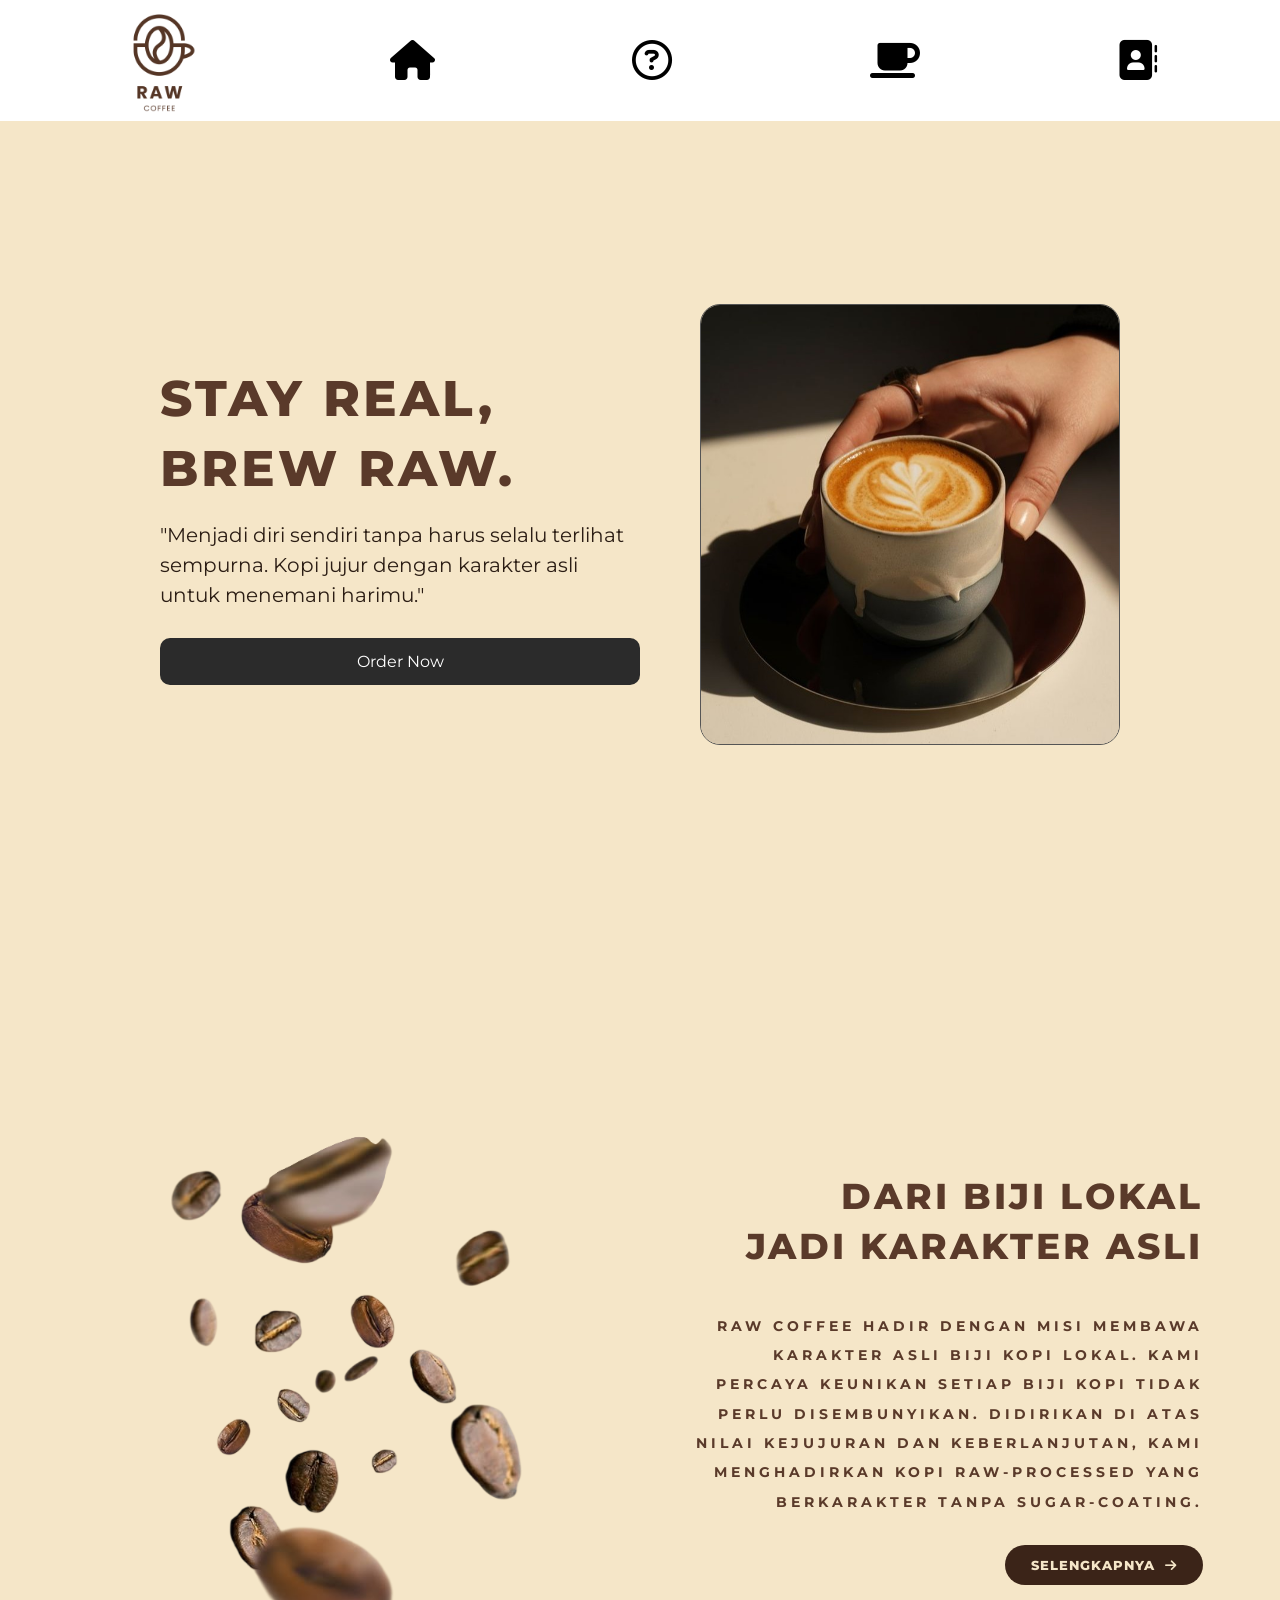
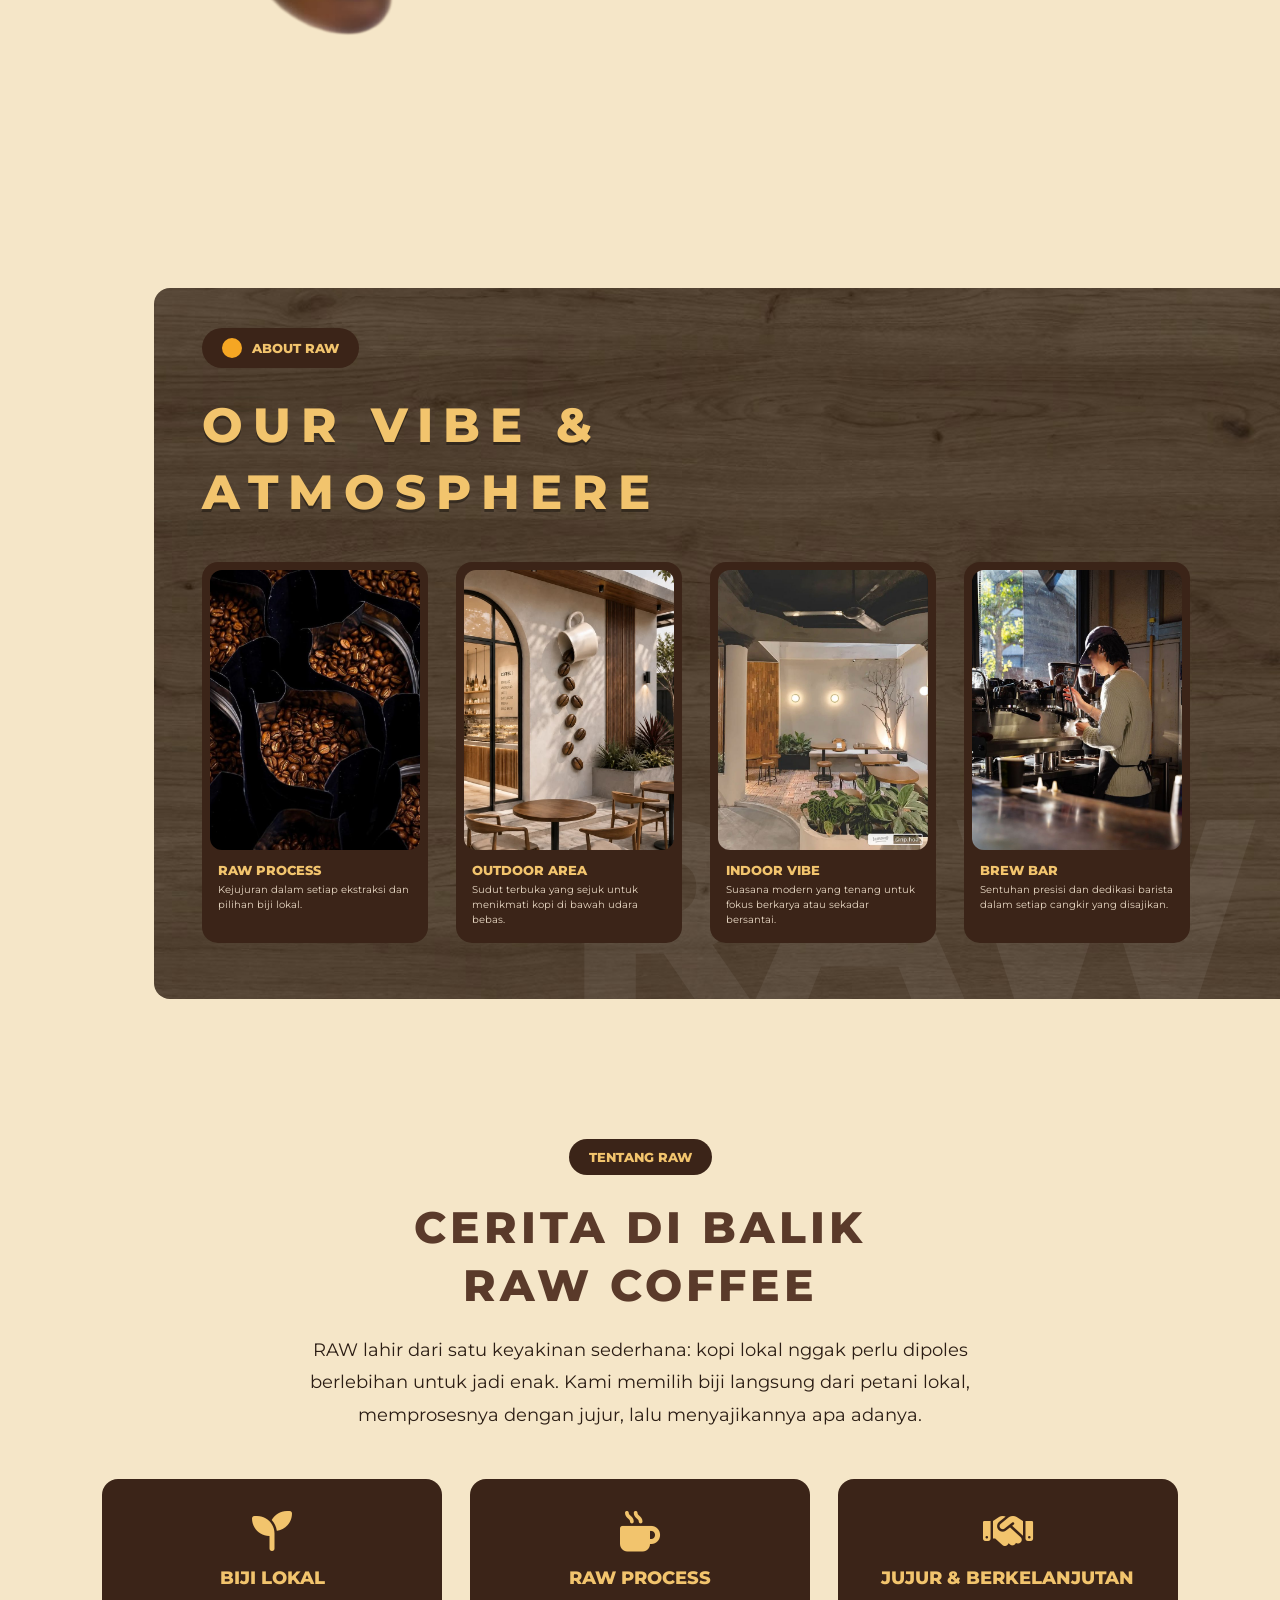
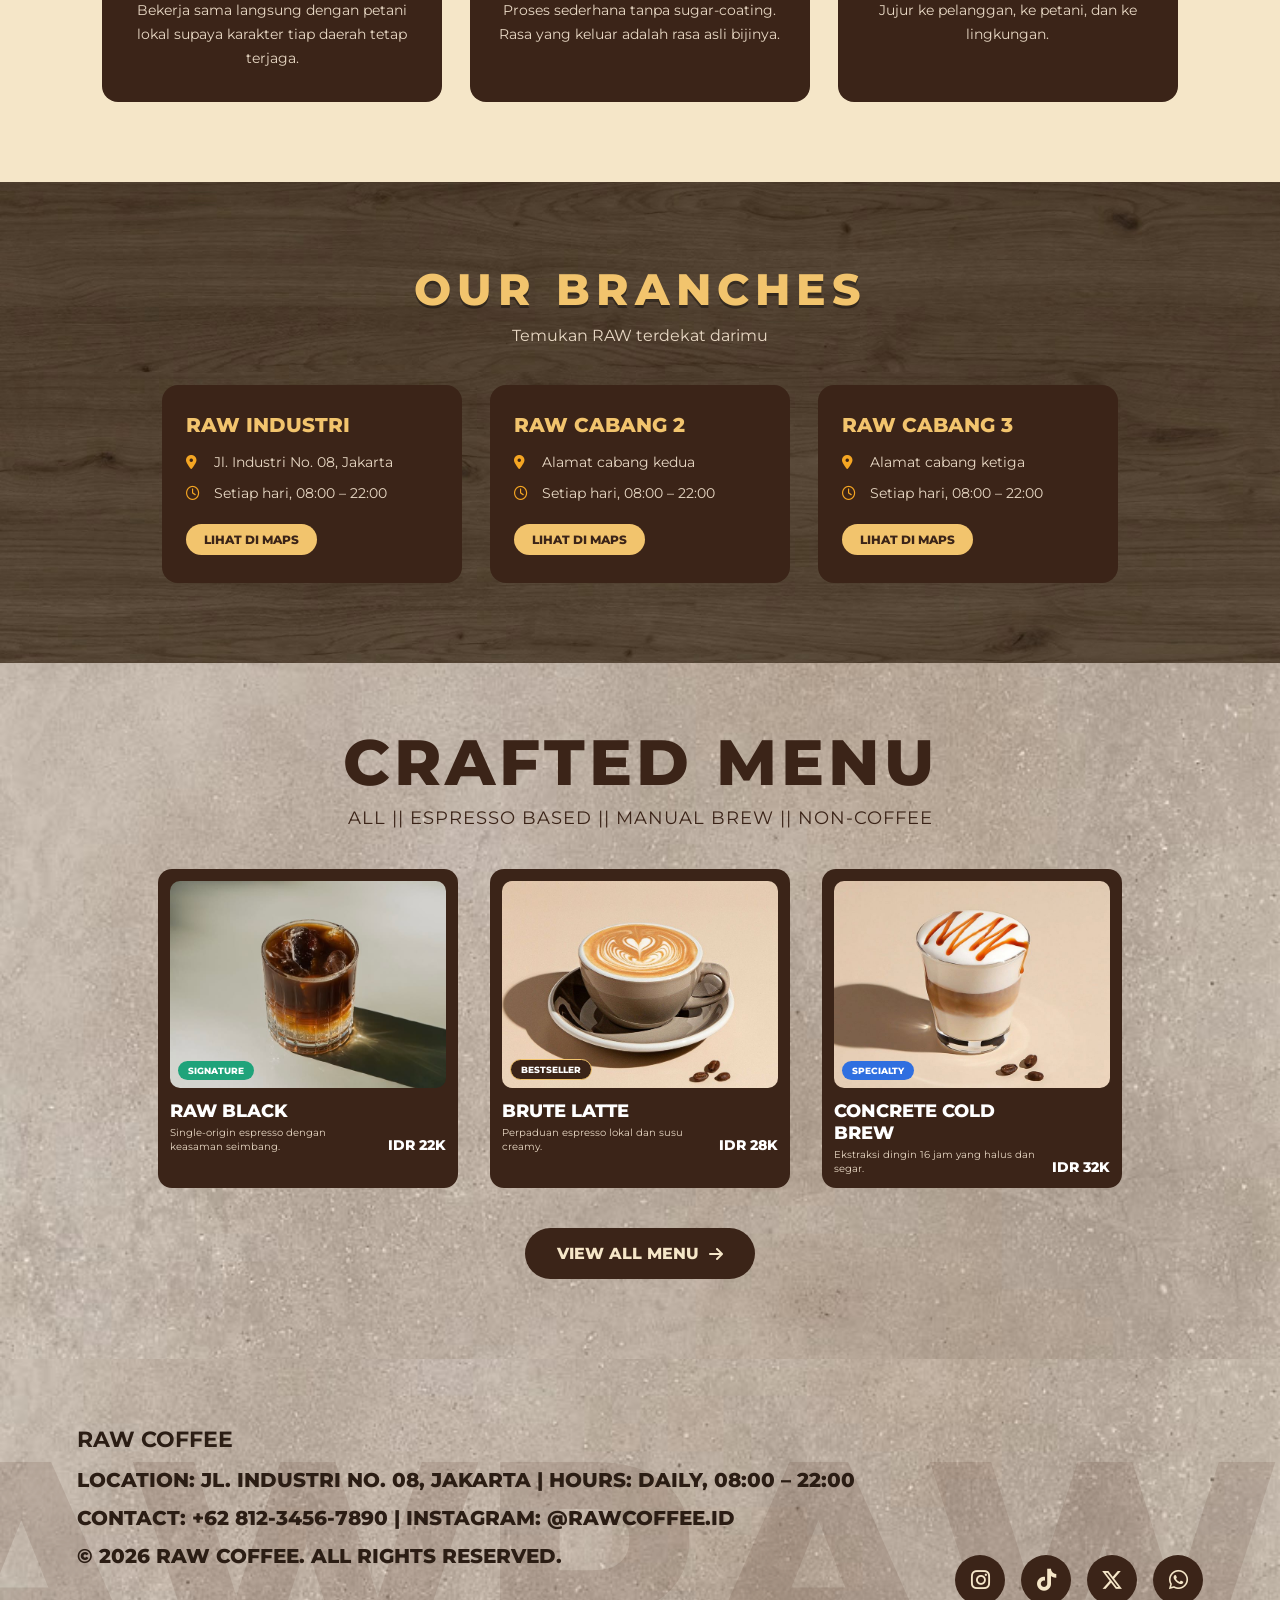
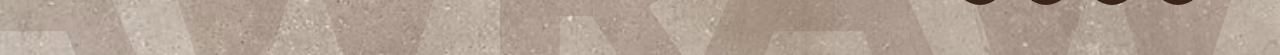
==== kedaikopi.html @ ed7f0fcb "benerin tag link css yang kurang tanda penutup" ====
<!DOCTYPE html>
<html lang="en">
<head>
    <meta charset="UTF-8">
    <meta name="viewport" content="width=device-width, initial-scale=1.0">
    <title>Raw Coffee</title>
    <link href="https://fonts.googleapis.com/css2?family=Montserrat:wght@500;800&display=swap" rel="stylesheet">
    <link href="https://cdnjs.cloudflare.com/ajax/libs/font-awesome/6.5.1/css/all.min.css" rel="stylesheet">
    <link rel="stylesheet" href="copi.css">
</head>
<body>
    <header class="navbar">
        <a href="#beranda" class="logo"><img src="COFFEE (43).png" alt="Logo RAW Coffee"></a>
        <a href="#beranda" aria-label="Beranda"><i class="fa-solid fa-house"></i></a>
        <a href="#tentang" aria-label="Tentang"><i class="fa-regular fa-circle-question"></i></a>
        <a href="#menu" aria-label="Menu"><i class="fa-solid fa-mug-saucer"></i></a>
        <a href="#kontak" aria-label="Kontak"><i class="fa-solid fa-address-book"></i></a>
    </header>

    <main class="hero" id="beranda">
        <div class="hero-text">
            <h1>STAY REAL, <br>BREW RAW.</h1>
            <p>"Menjadi diri sendiri tanpa harus selalu terlihat sempurna. Kopi jujur dengan karakter asli untuk menemani harimu."</p>
            <a href="#menu" class="btn">Order Now</a>
        </div>
        <img class="hero-img" src="pegangkopi.jpeg" alt="Secangkir latte art dipegang sebuah tangan">
    </main>
<section class="tentang" id="tentang">
    <div class="tentang-img">
        <img src="bijikopi.png" alt="Biji Kopi">
    </div>
    <div class="tentang-text">
        <h2>DARI BIJI LOKAL <br>JADI KARAKTER ASLI</h2>
        <p>RAW COFFEE hadir dengan misi membawa karakter asli biji kopi lokal. Kami percaya keunikan setiap biji kopi tidak perlu disembunyikan. Didirikan di atas nilai kejujuran dan keberlanjutan, kami menghadirkan kopi raw-processed yang berkarakter tanpa sugar-coating.    </p>
        <a href="#cerita" class="more-btn">Selengkapnya <i class="fa-solid fa-arrow-right"></i></a>
        </div>
</section>
<section class="vibe" id="suasana">
    <div class="vibe-panel">
        <span class="vibe-badge"><i class="dot"></i> About Raw</span>
        <h2>Our Vibe &amp;<br>Atmosphere</h2>

        <div class="vibe-cards">
            <article class="vibe-card">
                <img src="rawprocess.jpeg" alt="Biji kopi mentah">
                <h3>Raw Process</h3>
                <p>Kejujuran dalam setiap ekstraksi dan pilihan biji lokal.</p>
            </article>

            <article class="vibe-card">
                <img src="outdoorarea.jpeg" alt="Area outdoor kafe">
                <h3>Outdoor Area</h3>
                <p>Sudut terbuka yang sejuk untuk menikmati kopi di bawah udara bebas.</p>
            </article>

            <article class="vibe-card">
                <img src="indoorvibe.jpeg" alt="Suasana indoor kafe">
                <h3>Indoor Vibe</h3>
                <p>Suasana modern yang tenang untuk fokus berkarya atau sekadar bersantai.</p>
            </article>

            <article class="vibe-card">
                <img src="brewbar.jpeg" alt="Barista di brew bar">
                <h3>Brew Bar</h3>
                <p>Sentuhan presisi dan dedikasi barista dalam setiap cangkir yang disajikan.</p>
            </article>
        </div>
    </div>
</section>
<section class="cerita" id="cerita">
    <span class="cerita-badge">Tentang Raw</span>
    <h2>Cerita di Balik<br>RAW Coffee</h2>
    <p class="cerita-lead">
        RAW lahir dari satu keyakinan sederhana: kopi lokal nggak perlu dipoles berlebihan untuk jadi enak.
        Kami memilih biji langsung dari petani lokal, memprosesnya dengan jujur, lalu menyajikannya apa adanya.
    </p>

    <div class="cerita-grid">
        <article class="cerita-item">
            <i class="fa-solid fa-seedling"></i>
            <h3>Biji Lokal</h3>
            <p>Bekerja sama langsung dengan petani lokal supaya karakter tiap daerah tetap terjaga.</p>
        </article>
        <article class="cerita-item">
            <i class="fa-solid fa-mug-hot"></i>
            <h3>Raw Process</h3>
            <p>Proses sederhana tanpa sugar-coating. Rasa yang keluar adalah rasa asli bijinya.</p>
        </article>
        <article class="cerita-item">
            <i class="fa-solid fa-handshake"></i>
            <h3>Jujur &amp; Berkelanjutan</h3>
            <p>Jujur ke pelanggan, ke petani, dan ke lingkungan.</p>
        </article>
    </div>
</section>

<section class="cabang" id="cabang">
    <h2>Our Branches</h2>
    <p class="cabang-sub">Temukan RAW terdekat darimu</p>

    <div class="cabang-list">
        <article class="cabang-card">
            <h3>RAW Industri</h3>
            <p><i class="fa-solid fa-location-dot"></i> Jl. Industri No. 08, Jakarta</p>
            <p><i class="fa-regular fa-clock"></i> Setiap hari, 08:00 – 22:00</p>
            <a href="#" target="_blank">Lihat di Maps</a>
        </article>

        <article class="cabang-card">
            <h3>RAW Cabang 2</h3>
            <p><i class="fa-solid fa-location-dot"></i> Alamat cabang kedua</p>
            <p><i class="fa-regular fa-clock"></i> Setiap hari, 08:00 – 22:00</p>
            <a href="#" target="_blank">Lihat di Maps</a>
        </article>

        <article class="cabang-card">
            <h3>RAW Cabang 3</h3>
            <p><i class="fa-solid fa-location-dot"></i> Alamat cabang ketiga</p>
            <p><i class="fa-regular fa-clock"></i> Setiap hari, 08:00 – 22:00</p>
            <a href="#" target="_blank">Lihat di Maps</a>
        </article>
    </div>
</section>
<section class="menu" id="menu">
    <h2 class="menu-title">Crafted Menu</h2>
    <p class="menu-sub">All || Espresso Based || Manual Brew || Non-Coffee</p>

    <div class="menu-cards">
        <article class="menu-card">
            <div class="menu-img">
                <img src="rawblack.jpeg" alt="Raw Black">
                <span class="tag tag-signature">Signature</span>
            </div>
            <div class="menu-info">
                <div>
                    <h3>Raw Black</h3>
                    <p>Single-origin espresso dengan keasaman seimbang.</p>
                </div>
                <span class="price">IDR 22K</span>
            </div>
        </article>

        <article class="menu-card">
            <div class="menu-img">
                <img src="brutelatte.jpeg" alt="Brute Latte">
                <span class="tag tag-bestseller">Bestseller</span>
            </div>
            <div class="menu-info">
                <div>
                    <h3>Brute Latte</h3>
                    <p>Perpaduan espresso lokal dan susu creamy.</p>
                </div>
                <span class="price">IDR 28K</span>
            </div>
        </article>

        <article class="menu-card">
            <div class="menu-img">
                <img src="concretecoldbrew.jpeg" alt="Concrete Cold Brew">
                <span class="tag tag-specialty">Specialty</span>
            </div>
            <div class="menu-info">
                <div>
                    <h3>Concrete Cold Brew</h3>
                    <p>Ekstraksi dingin 16 jam yang halus dan segar.</p>
                </div>
                <span class="price">IDR 32K</span>
            </div>
        </article>
    </div>

    <a href="#" class="menu-btn">View All Menu <i class="fa-solid fa-arrow-right"></i></a>
</section>

<footer class="kontak" id="kontak">
    <h3>RAW COFFEE</h3>
    <p>Location: Jl. Industri No. 08, Jakarta | Hours: Daily, 08:00 – 22:00</p>
    <p>Contact: +62 812-3456-7890 | Instagram: @rawcoffee.id</p>
    <p>© 2026 RAW COFFEE. All rights reserved.</p>
        <div class="sosmed">
        <a href="https://instagram.com/rawcoffee.id" target="_blank" aria-label="Instagram"><i class="fa-brands fa-instagram"></i></a>
        <a href="#" target="_blank" aria-label="TikTok"><i class="fa-brands fa-tiktok"></i></a>
        <a href="#" target="_blank" aria-label="X"><i class="fa-brands fa-x-twitter"></i></a>
        <a href="https://wa.me/628123456789" target="_blank" aria-label="WhatsApp"><i class="fa-brands fa-whatsapp"></i></a>
    </div>
</footer>
</body>
</html>
---- copi.css ----
* {
    margin: 0;
    padding: 0;
    box-sizing: border-box;
}

body {
    font-family: "Montserrat", sans-serif;
    color: #5a3a2a;
    background: #f5e6c8; /* warna cream */
}

html {
    scroll-behavior: smooth;
    scroll-padding-top: 110px;
}

.navbar {
    display: flex;
    justify-content: space-around;
    align-items: center;
    padding: 6px 24px;
    background: #fff;
    border-bottom: 1px solid #fff;
    position: sticky;
    top: 0;
    z-index: 1000;
}

.navbar a:not(.logo) {
    display: inline-block; /* wajib, kalau tidak transform tidak jalan di icon */
    padding: 10px 14px;
    border-radius: 14px;
    transition: transform 0.25s ease, box-shadow 0.25s ease, background 0.25s ease, color 0.25s ease;
}

.navbar a:not(.logo):hover {
    transform: translateY(-6px) scale(1.12);
    background: #f5e6c8;
    color: #5a3a2a;
    box-shadow: 0 10px 18px rgba(0, 0, 0, 0.2);
}

/* efek pas dipencet */
.navbar a:not(.logo):active {
    transform: translateY(0) scale(0.95);
    box-shadow: 0 3px 6px rgba(0, 0, 0, 0.2);
}
.logo img {
    height: 98px;
    width: auto;
    position: relative;
    top: 8px;
}

.navbar a { color: #000; text-decoration: none; font-size: 40px; }
.logo { display: block; }

.hero {
    min-height: calc(100vh - 93px);
    display: flex;
    align-items: center;
    justify-content: center;
    gap: 60px;
    padding: 40px 6%;
    background: transparent;
}

.hero-text { max-width: 480px; }

h1 {
    font-size: 50px;
    font-weight: 800;
    line-height: 1.4;
    letter-spacing: 3px;
    text-transform: uppercase;
}

.hero-text p {
    margin: 16px 0 28px;
    font-family: "Montserrat", serif;
    font-size: 20px;
    line-height: 1.5;
    color: #2b1d14;
}

.btn {
    display: block;
    padding: 14px;
    text-align: center;
    background: #2b2b2b;
    color: #fff;
    text-decoration: none;
    border-radius: 10px;
}
.btn {
    transition: transform 0.25s ease, box-shadow 0.25s ease, background 0.25s ease;
}

.btn:hover {
    transform: translateY(-6px);
    background: #3d2a1e; /* coklat gelap, nyambung sama tema kopi */
    box-shadow: 0 12px 22px rgba(0, 0, 0, 0.3);
}

/* efek pas dipencet */
.btn:active {
    transform: translateY(0) scale(0.97);
    box-shadow: 0 3px 8px rgba(0, 0, 0, 0.3);
}
.hero-img {
    width: 100%;
    max-width: 420px;
    aspect-ratio: 1 / 1.05;
    object-fit: cover;
    border-radius: 20px;
    border: 1px solid #555;
}
.hero-img {
    transition: transform 0.4s ease, box-shadow 0.4s ease;
    animation: heroIn 0.9s ease backwards;
}

.hero-img:hover {
    transform: translateY(-10px) scale(1.03);
    box-shadow: 0 24px 40px rgba(60, 30, 10, 0.35);
}

@keyframes heroIn {
    from { opacity: 0; transform: translateX(60px); }
    to   { opacity: 1; transform: translateX(0); }
}
.tentang {
    min-height: 100vh;
    display: flex;
    align-items: center;
    justify-content: center;
    gap: 60px;
    padding: 60px 6%;
    background: transparent;
}

.tentang-img {
    flex: 1;
    display: flex;
    justify-content: center;
}

.tentang-img img {
    width: 100%;
    max-width: 380px;
    height: auto;
}

.tentang-img img {
    animation: float 4s ease-in-out infinite;
}

@keyframes float {
    0%, 100% { transform: translateY(0); }
    50%      { transform: translateY(-18px); }
}
.tentang-text {
    flex: 1;
    max-width: 520px;
}

.tentang-text h2 {
    font-size: 36px;
    font-weight: 800;
    line-height: 1.4;
    letter-spacing: 3px;
    text-transform: uppercase;
    text-align: right;
    color: #5a3a2a;
}

.tentang-text p {
    margin-top: 40px;
    font-size: 14px;
    font-weight: 700;
    line-height: 2.1;
    letter-spacing: 4px;
    text-transform: uppercase;
    text-align: right;
    color: #5a3a2a;
}

@media (max-width: 800px) {
    .hero { flex-direction: column; text-align: center; }
    .navbar a { font-size: 28px; }

    .tentang {
        flex-direction: column;
        gap: 30px;
    }
    .tentang-img img { max-width: 260px; }
    .tentang-text h2 {
        font-size: 24px;
        letter-spacing: 2px;
        text-align: center;
    }
    .tentang-text p {
        font-size: 12px;
        letter-spacing: 2px;
        line-height: 1.9;
    }

}

.vibe {
    padding: 60px 0 60px 12%; /* kiri ada jarak, kanan 0 biar mentok */
}

.vibe-panel {
    position: relative;
    overflow: hidden;
    max-width: none;
    margin: 0;
    padding: 40px 8% 56px 48px; /* kanan dikasih ruang biar kartu tidak nempel tepi */
    border-radius: 16px 0 0 16px; /* cuma sudut kiri yang melengkung */
    background: url("kayugelap3.jpeg") center / cover, #6b4a33;
}

/* tulisan RAW besar samar di belakang */
.vibe-panel::after {
    content: "RAW";
    position: absolute;
    right: 20px;
    bottom: -40px;
    font-size: 260px;
    font-weight: 800;
    line-height: 1;
    color: rgba(255, 255, 255, 0.06);
    pointer-events: none;
}

.vibe-badge {
    display: inline-flex;
    align-items: center;
    gap: 10px;
    padding: 10px 20px;
    border-radius: 999px;
    background: #3b2418;
    color: #f2c46d;
    font-size: 13px;
    font-weight: 800;
    text-transform: uppercase;
}

.vibe-badge .dot {
    width: 20px;
    height: 20px;
    border-radius: 50%;
    background: #f5a623;
}

.vibe-panel h2 {
    position: relative;
    z-index: 1;
    margin: 24px 0 36px;
    font-size: 48px;
    font-weight: 800;
    line-height: 1.4;
    letter-spacing: 10px;
    text-transform: uppercase;
    color: #f2c46d;
    text-shadow: 0 3px 0 rgba(0, 0, 0, 0.35);
}

.vibe-cards {
    position: relative;
    z-index: 1;
    display: grid;
    grid-template-columns: repeat(4, 1fr);
    gap: 28px;
}

.vibe-card {
    padding: 8px 8px 16px;
    border-radius: 16px;
    background: #3b2418;
    color: #fff;
}

.vibe-card img {
    display: block;
    width: 100%;
    aspect-ratio: 3 / 4;
    object-fit: cover;
    border-radius: 12px;
}

.vibe-card h3 {
    margin: 12px 8px 4px;
    font-size: 13px;
    font-weight: 800;
    text-transform: uppercase;
    color: #f2c46d;
}

.vibe-card p {
    margin: 0 8px;
    font-size: 10px;
    line-height: 1.5;
    color: #e8d8c4;
}
.vibe-card {
    transition: transform 0.3s ease, box-shadow 0.3s ease;
    cursor: pointer;
}

.vibe-card:hover {
    transform: translateY(-12px) scale(1.03);
    box-shadow: 0 18px 30px rgba(0, 0, 0, 0.45);
}

.vibe-card img {
    transition: transform 0.4s ease;
}

.vibe-card:hover img {
    transform: scale(1.05);
}

/* biar zoom fotonya tidak keluar dari bingkai */
.vibe-card img {
    overflow: hidden;
}

@media (max-width: 1000px) {
    .vibe-cards { grid-template-columns: repeat(2, 1fr); }
}

@media (max-width: 600px) {
    .vibe-panel { padding: 28px 20px 40px; }
    .vibe-panel h2 { font-size: 26px; letter-spacing: 4px; }
    .vibe-panel::after { font-size: 120px; }
    .vibe-cards { grid-template-columns: 1fr; }
}
/* ===== MENU ===== */
.menu {
    padding: 60px 6% 80px;
    text-align: center;
    background: url("beton.jpeg") center / cover, #cbbfb2;
}

.menu-title {
    font-size: 64px;
    font-weight: 800;
    letter-spacing: 4px;
    text-transform: uppercase;
    color: #3b2418;
}

.menu-sub {
    margin: 6px 0 40px;
    font-size: 18px;
    letter-spacing: 1px;
    text-transform: uppercase;
    color: #3b2418;
}

.menu-cards {
    display: flex;
    justify-content: center;
    gap: 32px;
    flex-wrap: wrap;
}

.menu-card {
    width: 300px;
    padding: 12px;
    border-radius: 14px;
    background: #3b2418;
    color: #fff;
    text-align: left;
    transition: transform 0.3s ease, box-shadow 0.3s ease;
}

.menu-card:hover {
    transform: translateY(-10px);
    box-shadow: 0 18px 30px rgba(0, 0, 0, 0.4);
}

.menu-img {
    position: relative;
}

.menu-img img {
    display: block;
    width: 100%;
    aspect-ratio: 4 / 3;
    object-fit: cover;
    border-radius: 10px;
}

.tag {
    position: absolute;
    left: 8px;
    bottom: 8px;
    padding: 4px 10px;
    border-radius: 999px;
    font-size: 9px;
    font-weight: 800;
    text-transform: uppercase;
    color: #fff;
}

.tag-signature  { background: #1fa37a; }
.tag-bestseller { background: #3b2418; border: 1px solid #f2c46d; }
.tag-specialty  { background: #2f6fe0; }

.menu-info {
    display: flex;
    justify-content: space-between;
    align-items: flex-end;
    gap: 10px;
    margin-top: 12px;
}

.menu-info h3 {
    font-size: 18px;
    font-weight: 800;
    text-transform: uppercase;
}

.menu-info p {
    margin-top: 4px;
    font-size: 10px;
    line-height: 1.4;
    color: #e8d8c4;
}

.price {
    font-size: 14px;
    font-weight: 800;
    white-space: nowrap;
}

.menu-btn {
    display: inline-flex;
    align-items: center;
    gap: 10px;
    margin-top: 40px;
    padding: 16px 32px;
    border-radius: 999px;
    background: #3b2418;
    color: #f5e6c8;
    font-weight: 800;
    text-transform: uppercase;
    text-decoration: none;
    transition: transform 0.25s ease, box-shadow 0.25s ease;
}

.menu-btn:hover {
    transform: translateY(-5px);
    box-shadow: 0 12px 22px rgba(0, 0, 0, 0.3);
}

/* ===== FOOTER / KONTAK ===== */
.kontak {
    position: relative;
    overflow: hidden;
    padding: 60px 6% 80px;
    background: url("beton.jpeg") center / cover, #cbbfb2;
    color: #2b1d14;
    font-weight: 800;
    line-height: 1.9;
    text-transform: uppercase;
}

.kontak h3 {
    font-size: 22px;
}

.kontak p {
    font-size: 20px;
}

.kontak::after {
    content: "RAWRAW";
    position: absolute;
    right: 0;
    bottom: -60px;
    font-size: 300px;
    font-weight: 800;
    line-height: 1;
    color: rgba(90, 58, 42, 0.15);
    pointer-events: none;
}

.kontak h3, .kontak p {
    position: relative;
    z-index: 1;
}

@media (max-width: 700px) {
    .menu-title { font-size: 36px; }
    .menu-sub { font-size: 12px; }
    .kontak p { font-size: 13px; }
    .kontak::after { font-size: 140px; }
}

.sosmed {
    position: absolute;
    right: 6%;
    bottom: 50px;
    z-index: 2;
    display: flex;
    gap: 16px;
}

.sosmed a {
    display: flex;
    align-items: center;
    justify-content: center;
    width: 50px;
    height: 50px;
    border-radius: 50%;
    background: #3b2418;
    color: #f5e6c8;
    font-size: 22px;
    text-decoration: none;
    transition: transform 0.25s ease, box-shadow 0.25s ease, background 0.25s ease;
}

.sosmed a:hover {
    transform: translateY(-6px);
    background: #5a3a2a;
    box-shadow: 0 10px 18px rgba(0, 0, 0, 0.3);
}

@media (max-width: 700px) {
    .sosmed {
        position: static;
        margin-top: 24px;
    }
}

/* ===== TOMBOL SELENGKAPNYA ===== */
.more-btn {
    display: inline-flex;
    align-items: center;
    gap: 10px;
    margin-top: 28px;
    padding: 12px 26px;
    border-radius: 999px;
    background: #3b2418;
    color: #f5e6c8;
    font-size: 13px;
    font-weight: 800;
    letter-spacing: 1px;
    text-transform: uppercase;
    text-decoration: none;
    transition: transform 0.25s ease, box-shadow 0.25s ease, background 0.25s ease;
}

.more-btn:hover {
    transform: translateY(-5px);
    background: #5a3a2a;
    box-shadow: 0 12px 22px rgba(0, 0, 0, 0.3);
}

.tentang-text { text-align: right; }

/* ===== CERITA RAW ===== */
.cerita {
    padding: 80px 8%;
    text-align: center;
    background: #f5e6c8;
}

.cerita-badge {
    display: inline-block;
    padding: 10px 20px;
    border-radius: 999px;
    background: #3b2418;
    color: #f2c46d;
    font-size: 13px;
    font-weight: 800;
    text-transform: uppercase;
}

.cerita h2 {
    margin: 24px 0 20px;
    font-size: 44px;
    font-weight: 800;
    line-height: 1.3;
    letter-spacing: 4px;
    text-transform: uppercase;
    color: #5a3a2a;
}

.cerita-lead {
    max-width: 680px;
    margin: 0 auto 48px;
    font-size: 18px;
    line-height: 1.8;
    color: #2b1d14;
}

.cerita-grid {
    display: grid;
    grid-template-columns: repeat(3, 1fr);
    gap: 28px;
}

.cerita-item {
    padding: 32px 24px;
    border-radius: 16px;
    background: #3b2418;
    color: #e8d8c4;
    transition: transform 0.3s ease, box-shadow 0.3s ease;
}

.cerita-item:hover {
    transform: translateY(-10px);
    box-shadow: 0 18px 30px rgba(0, 0, 0, 0.35);
}

.cerita-item i { font-size: 40px; color: #f2c46d; }

.cerita-item h3 {
    margin: 16px 0 10px;
    font-size: 18px;
    font-weight: 800;
    text-transform: uppercase;
    color: #f2c46d;
}

.cerita-item p { font-size: 14px; line-height: 1.7; }

/* ===== CABANG ===== */
.cabang {
    padding: 80px 8%;
    text-align: center;
    background: url("kayugelap3.jpeg") center / cover, #6b4a33;
}

.cabang h2 {
    font-size: 44px;
    font-weight: 800;
    letter-spacing: 6px;
    text-transform: uppercase;
    color: #f2c46d;
    text-shadow: 0 3px 0 rgba(0, 0, 0, 0.35);
}

.cabang-sub { margin: 10px 0 40px; color: #e8d8c4; font-size: 16px; }

.cabang-list {
    display: flex;
    justify-content: center;
    flex-wrap: wrap;
    gap: 28px;
}

.cabang-card {
    width: 300px;
    padding: 28px 24px;
    border-radius: 16px;
    background: #3b2418;
    color: #e8d8c4;
    text-align: left;
    transition: transform 0.3s ease, box-shadow 0.3s ease;
}

.cabang-card:hover {
    transform: translateY(-10px);
    box-shadow: 0 18px 30px rgba(0, 0, 0, 0.45);
}

.cabang-card h3 {
    margin-bottom: 14px;
    font-size: 20px;
    font-weight: 800;
    text-transform: uppercase;
    color: #f2c46d;
}

.cabang-card p { margin-bottom: 8px; font-size: 14px; line-height: 1.6; }
.cabang-card p i { width: 18px; margin-right: 6px; color: #f5a623; }

.cabang-card a {
    display: inline-block;
    margin-top: 12px;
    padding: 8px 18px;
    border-radius: 999px;
    background: #f2c46d;
    color: #3b2418;
    font-size: 12px;
    font-weight: 800;
    text-transform: uppercase;
    text-decoration: none;
}

@media (max-width: 800px) {
    .cerita h2, .cabang h2 { font-size: 28px; letter-spacing: 2px; }
    .cerita-lead { font-size: 15px; }
    .cerita-grid { grid-template-columns: 1fr; }
}
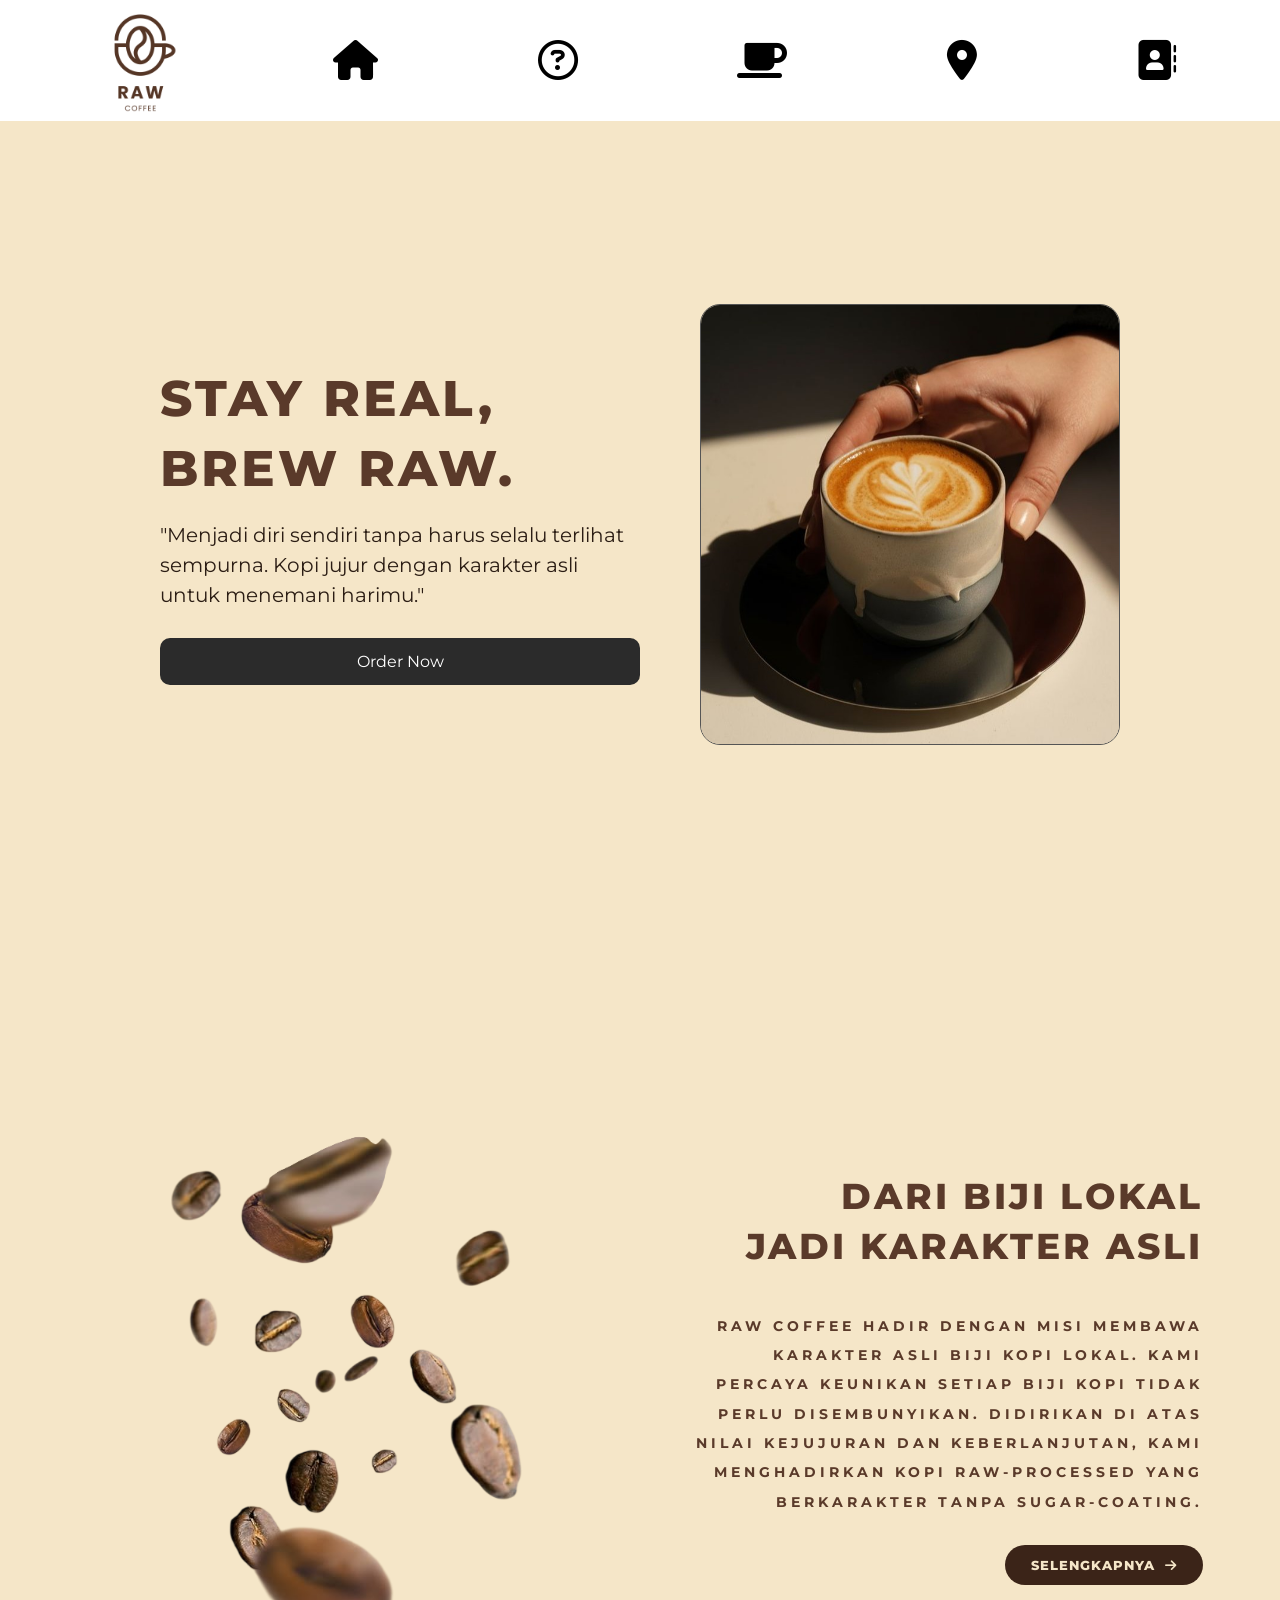
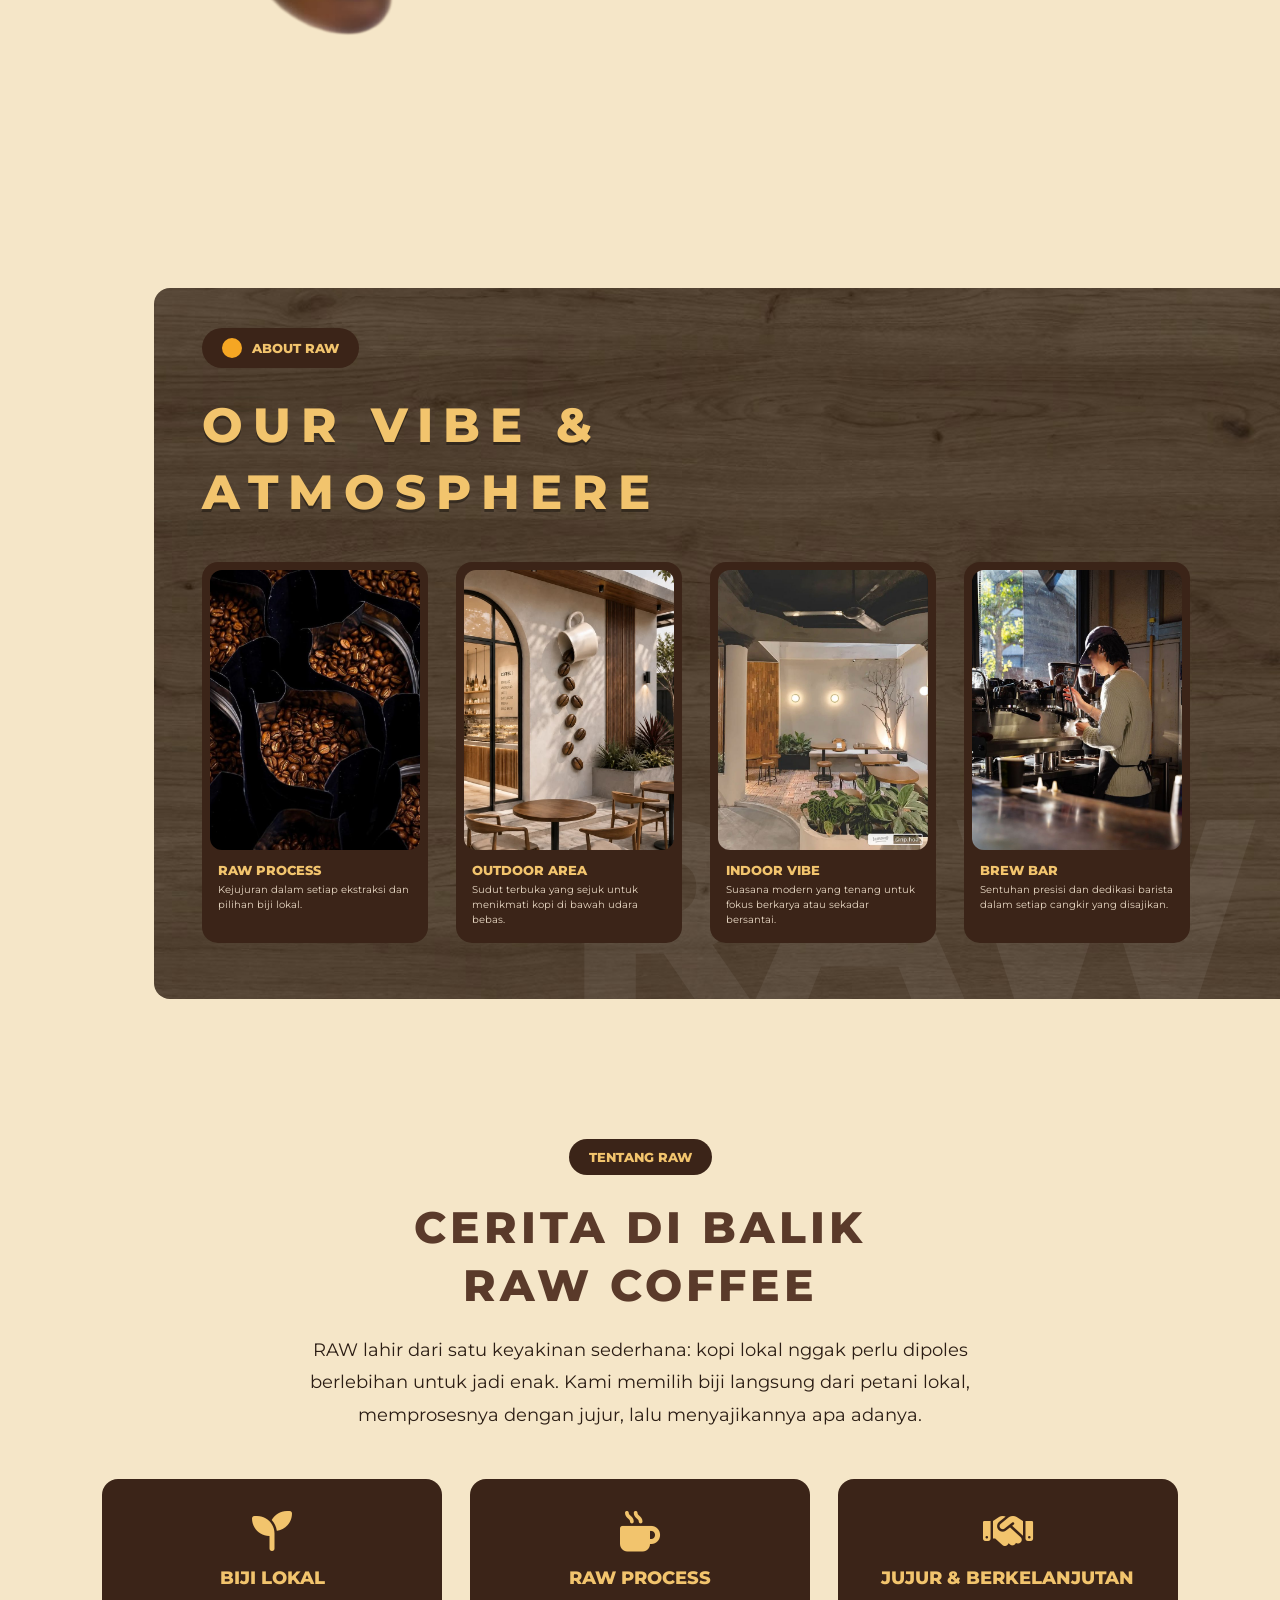
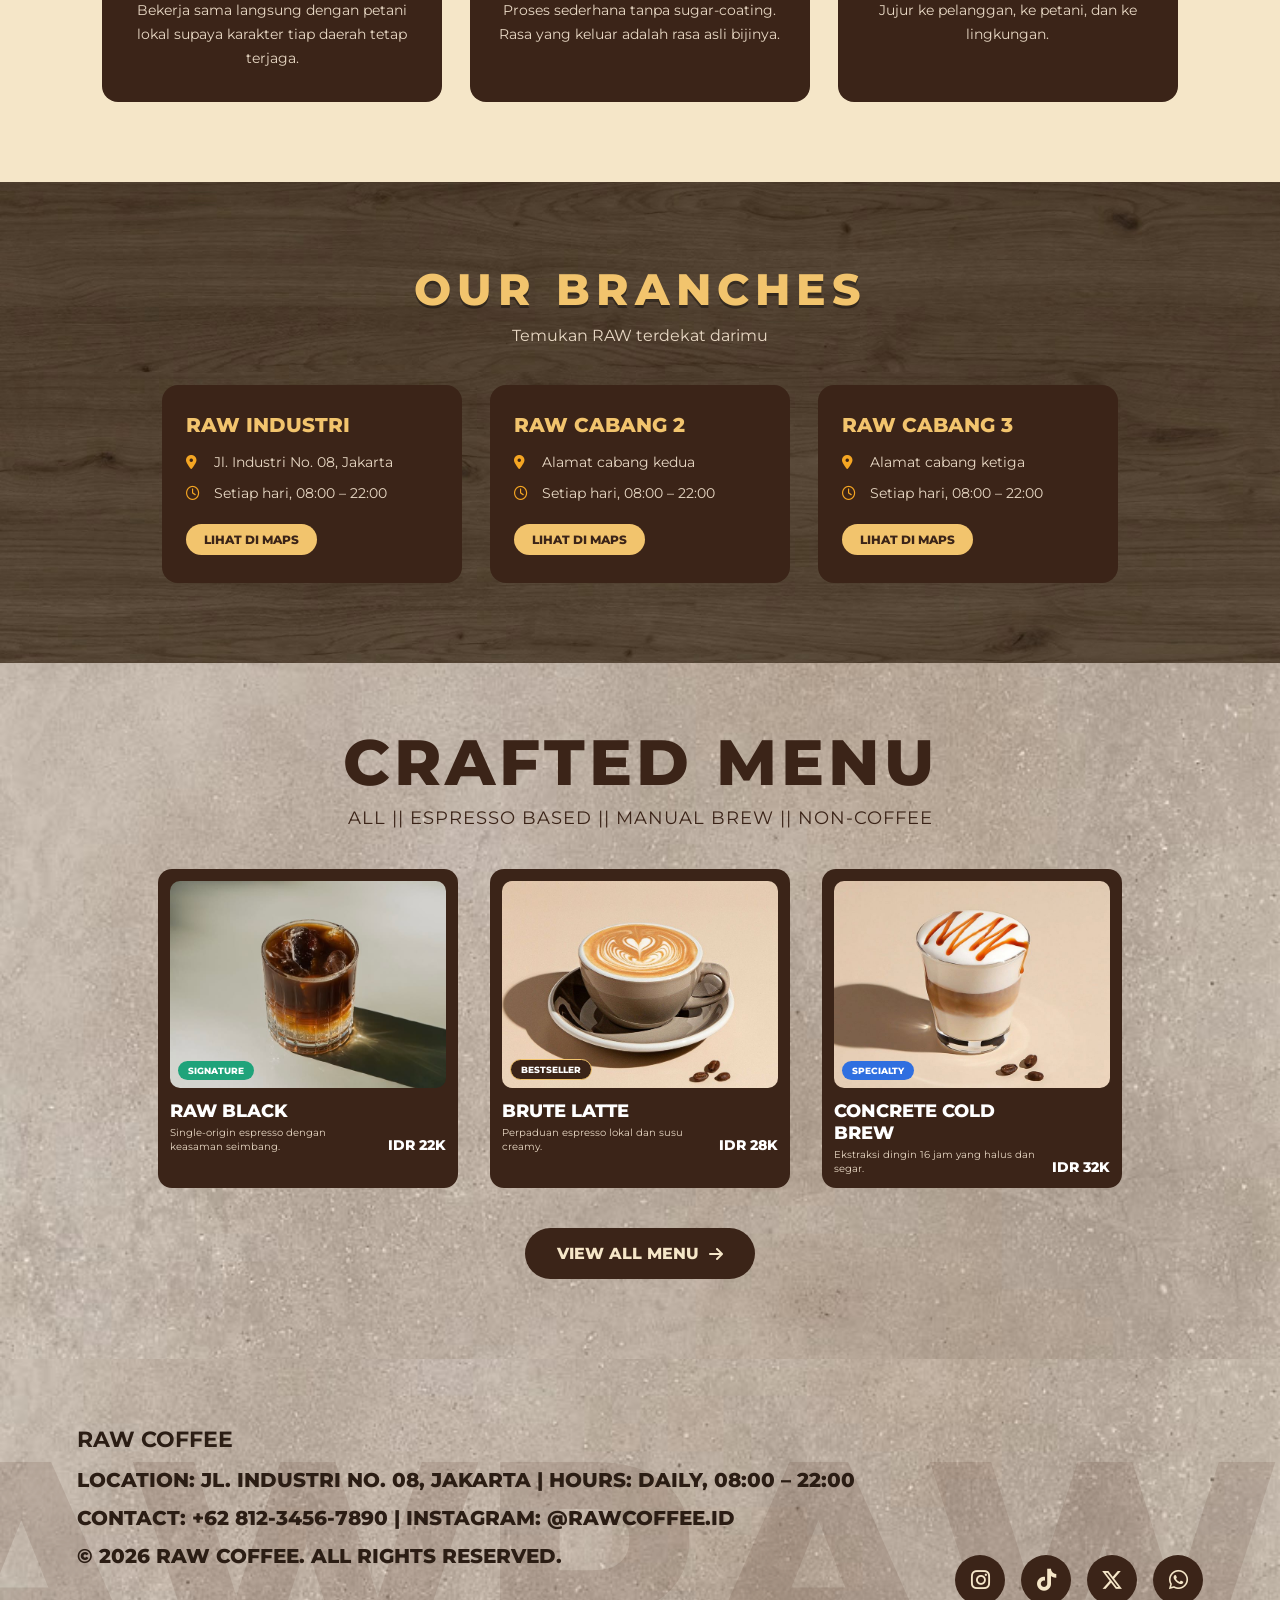
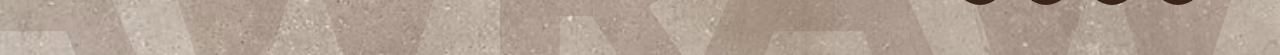
==== commit cbb8530d: "tambah ikon cabang di navbar" ====
--- a/kedaikopi.html
+++ b/kedaikopi.html
@@ -14,6 +14,7 @@
         <a href="#beranda" aria-label="Beranda"><i class="fa-solid fa-house"></i></a>
         <a href="#tentang" aria-label="Tentang"><i class="fa-regular fa-circle-question"></i></a>
         <a href="#menu" aria-label="Menu"><i class="fa-solid fa-mug-saucer"></i></a>
+        <a href="#cabang" aria-label="Cabang"><i class="fa-solid fa-location-dot"></i></a>
         <a href="#kontak" aria-label="Kontak"><i class="fa-solid fa-address-book"></i></a>
     </header>
 
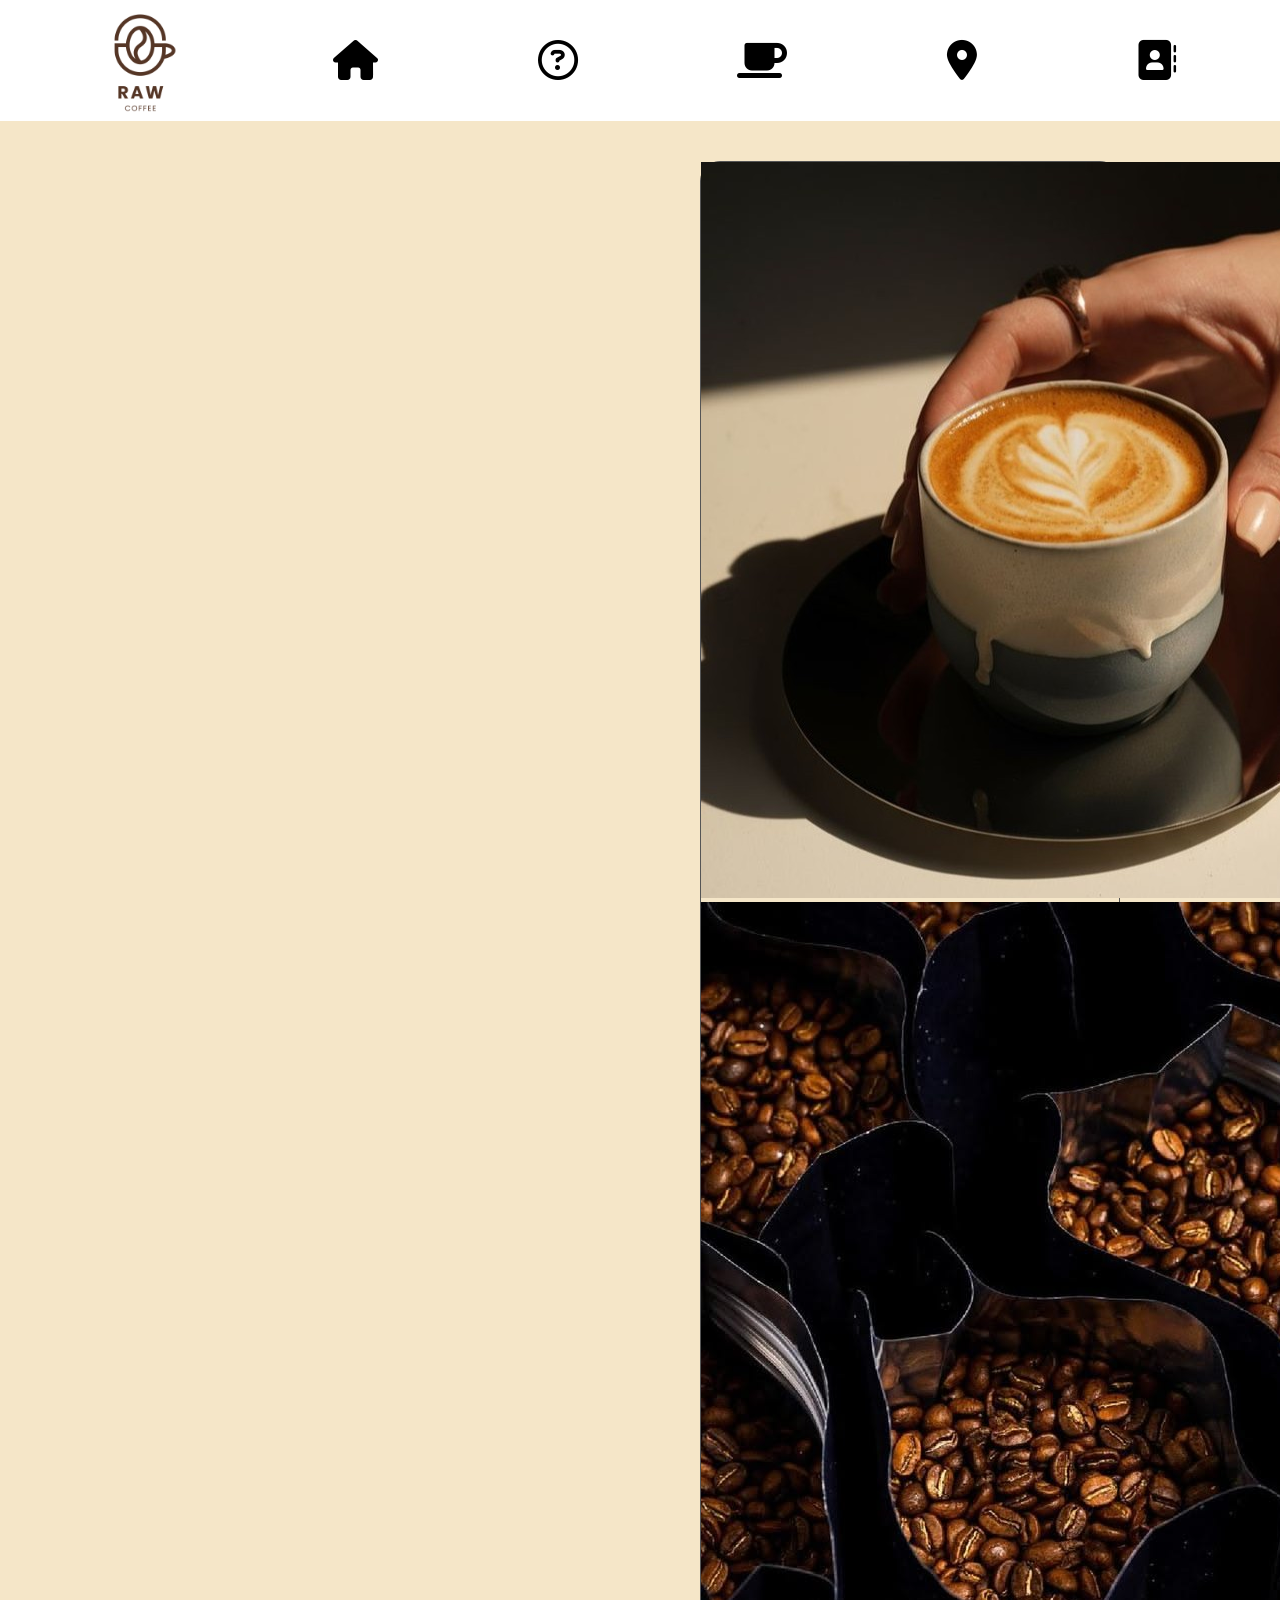
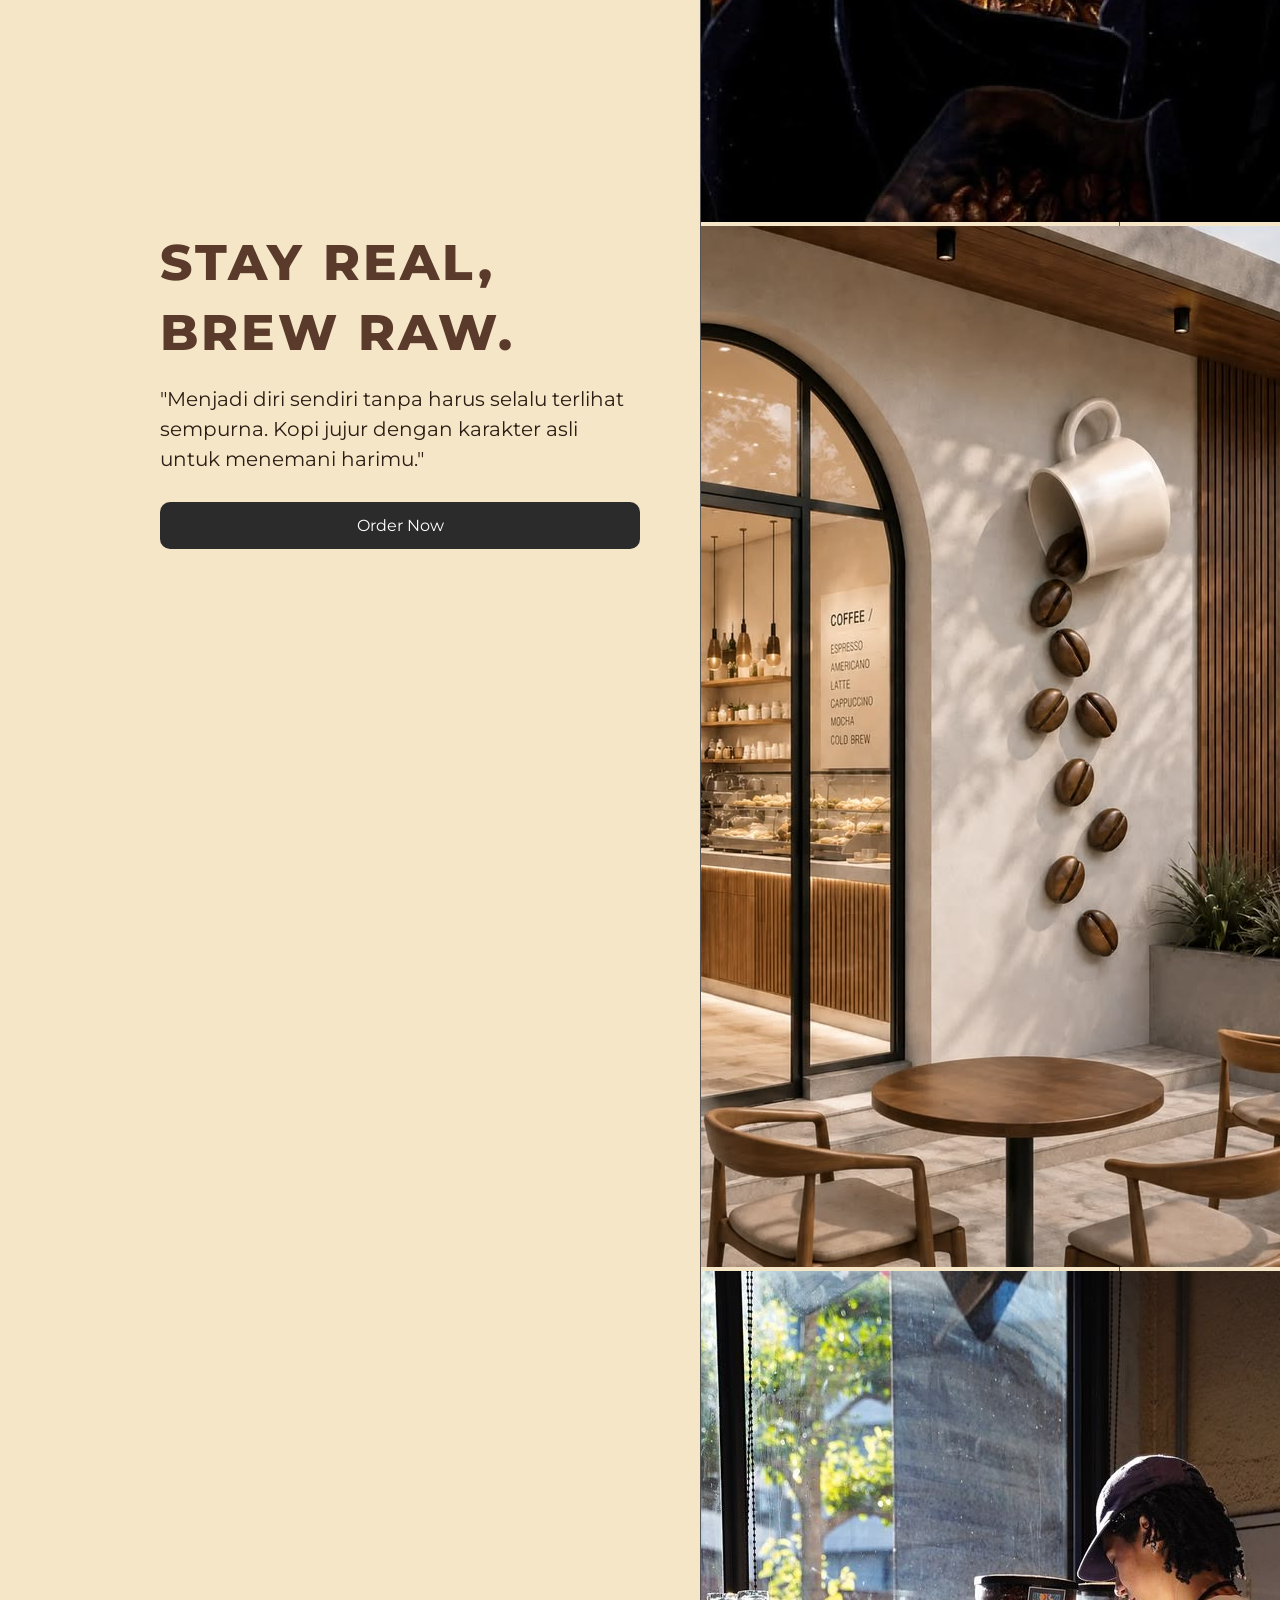
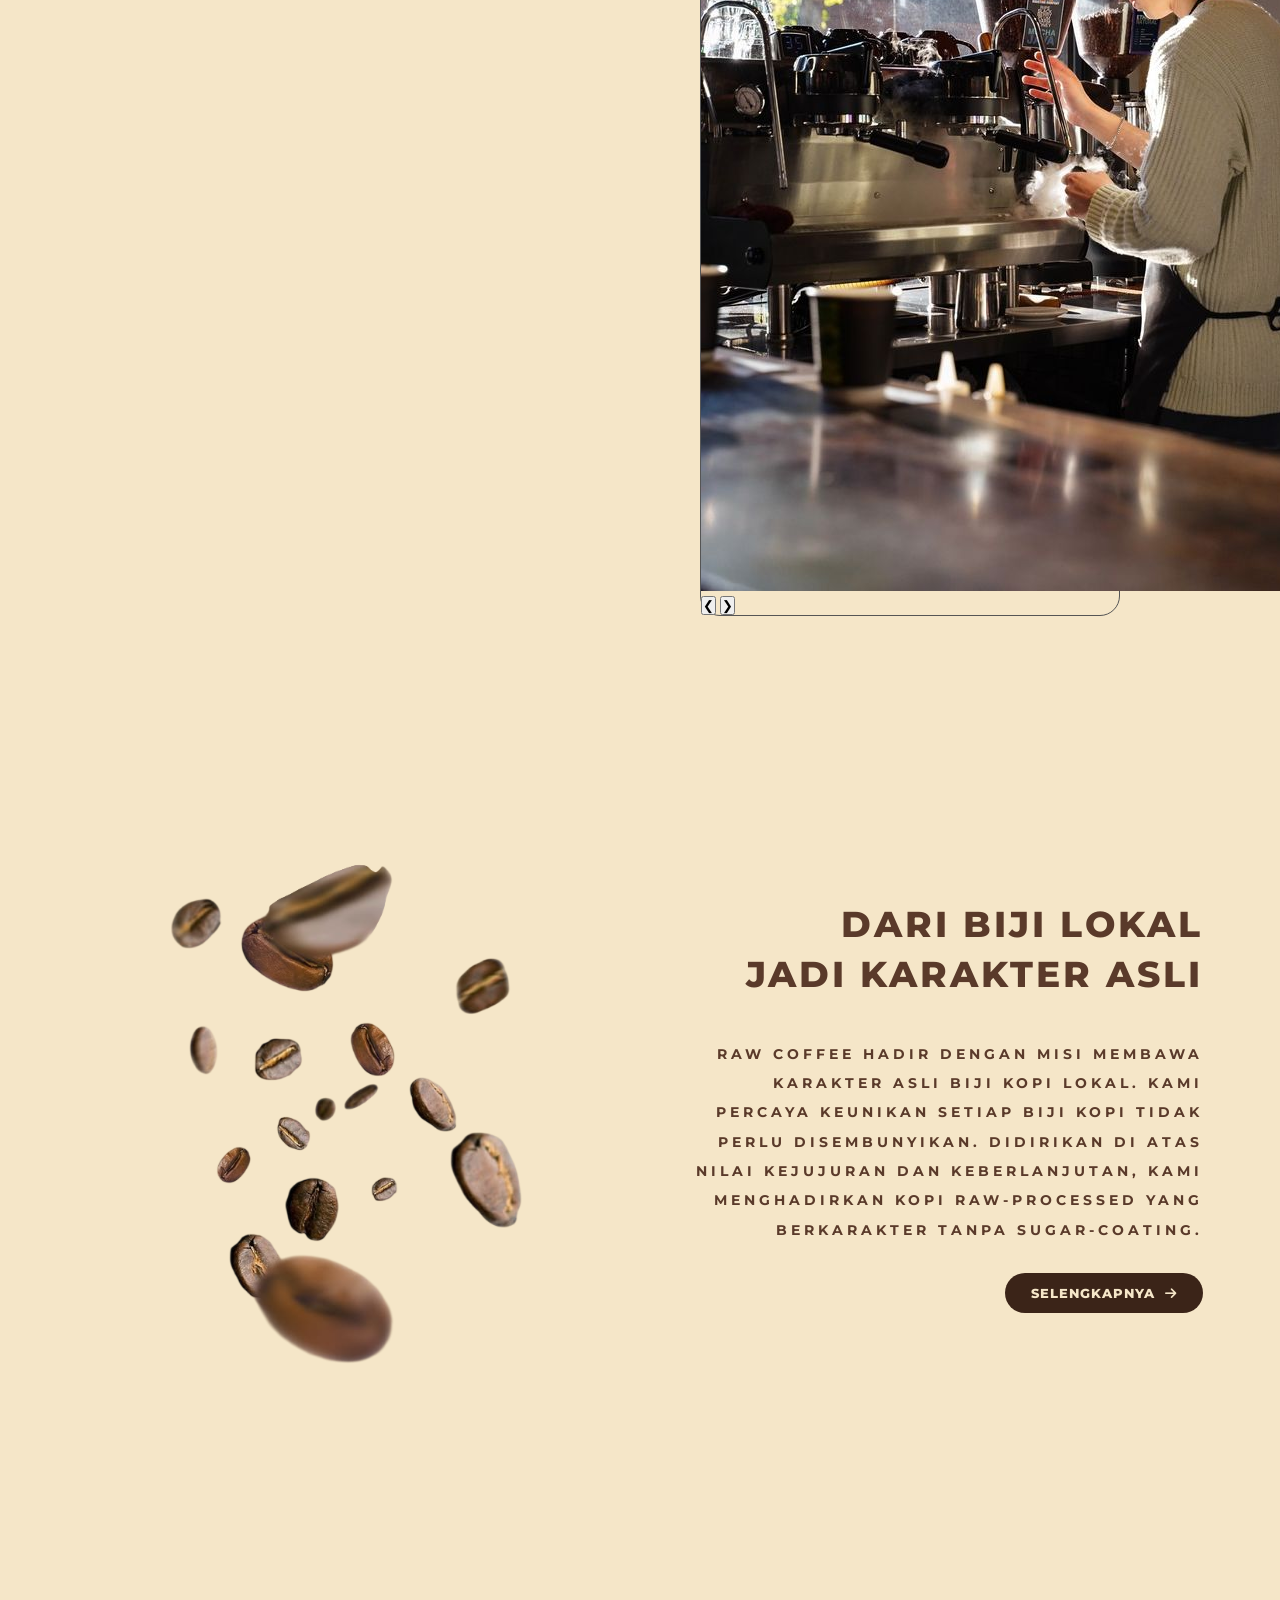
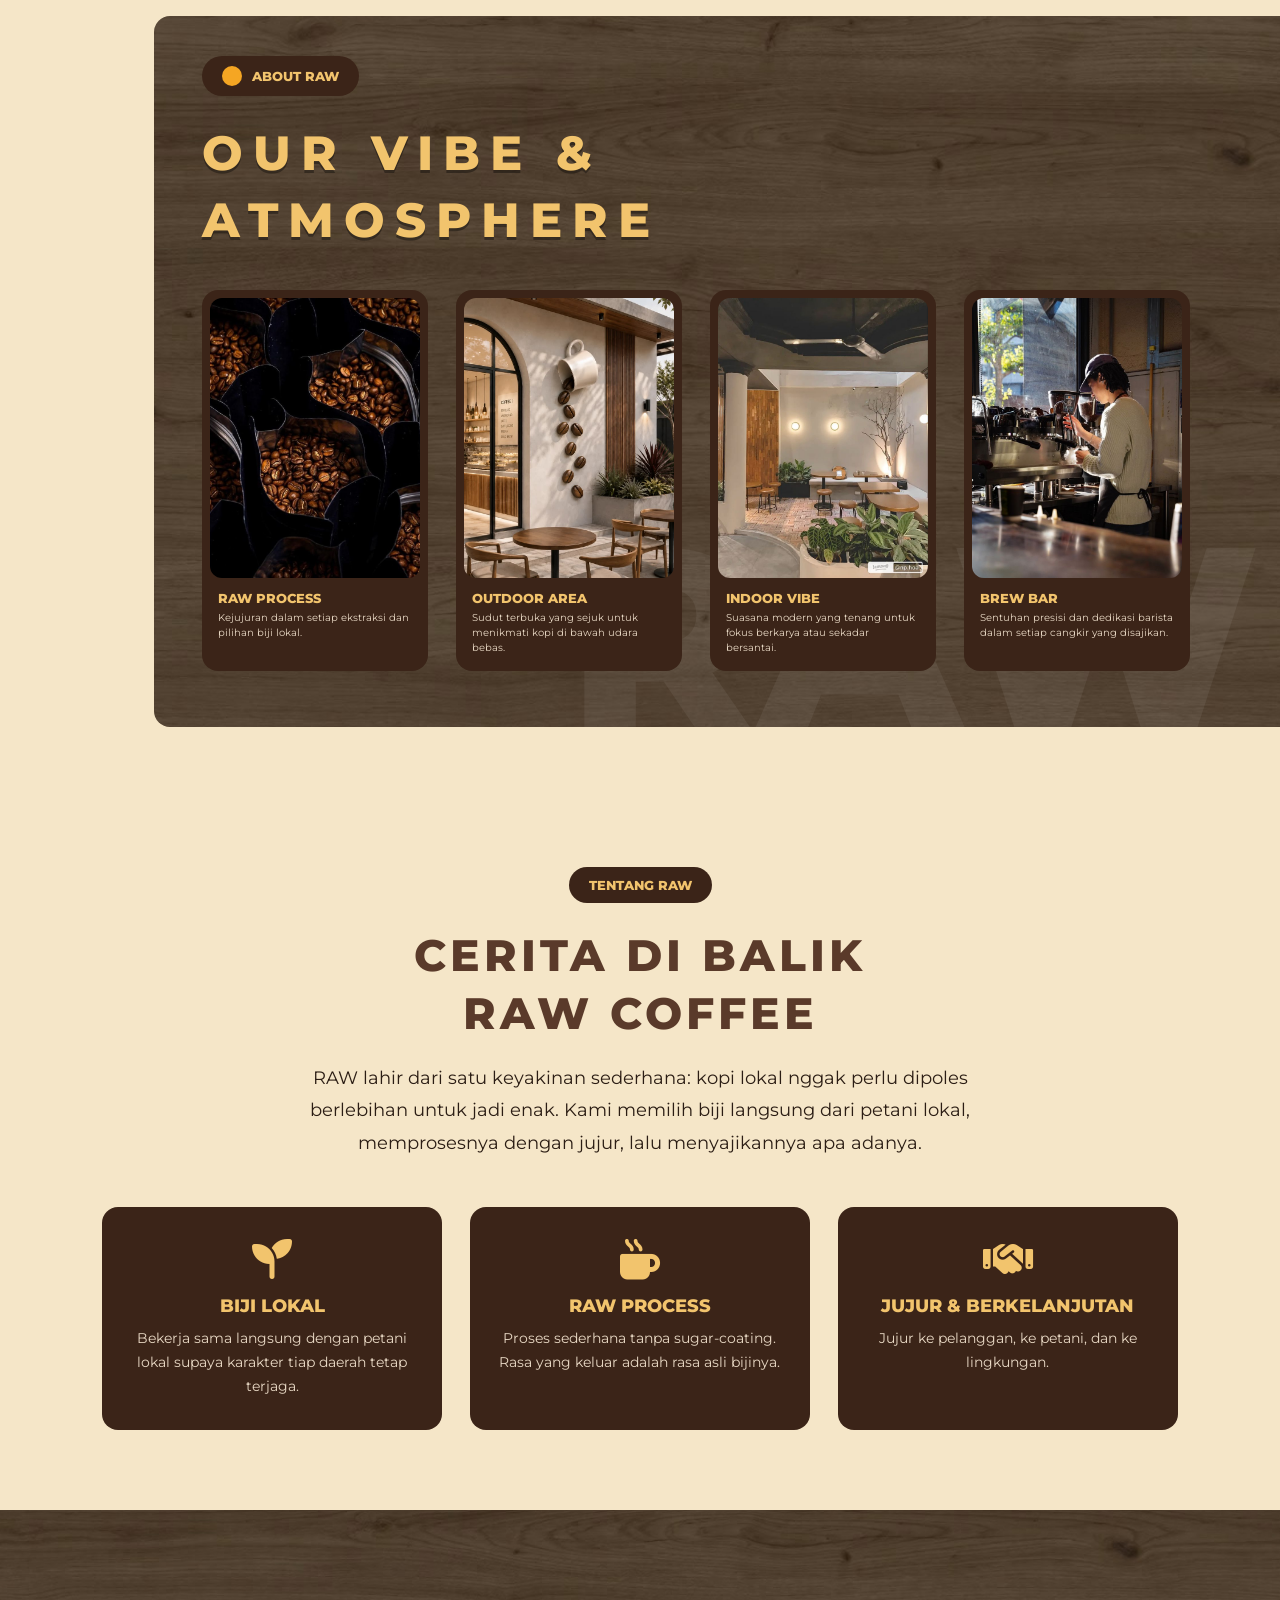
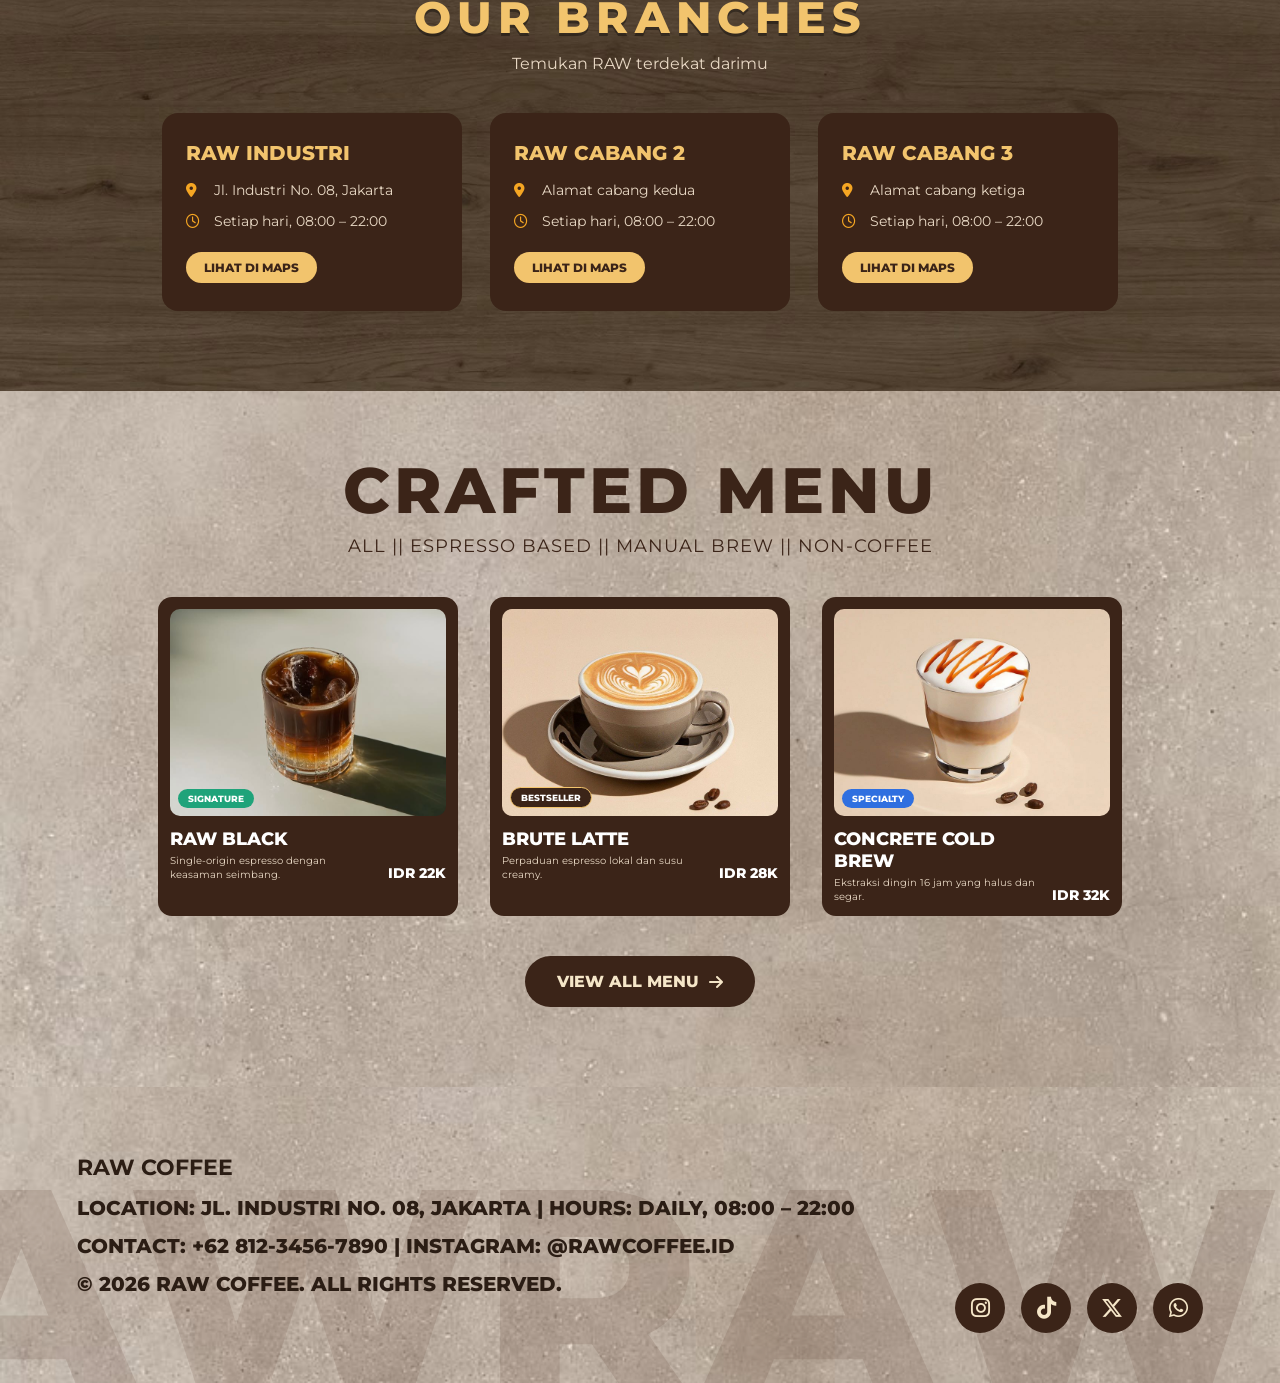
==== commit bff323f7: "nambah slider (1)" ====
--- a/kedaikopi.html
+++ b/kedaikopi.html
@@ -24,7 +24,16 @@
             <p>"Menjadi diri sendiri tanpa harus selalu terlihat sempurna. Kopi jujur dengan karakter asli untuk menemani harimu."</p>
             <a href="#menu" class="btn">Order Now</a>
         </div>
-        <img class="hero-img" src="pegangkopi.jpeg" alt="Secangkir latte art dipegang sebuah tangan">
+        <div class="hero-img slider">
+    <div class="slides">
+        <img src="pegangkopi.jpeg" alt="Secangkir latte art dipegang sebuah tangan">
+        <img src="rawprocess.jpeg" alt="Biji kopi mentah">
+        <img src="outdoorarea.jpeg" alt="Area outdoor kafe">
+        <img src="brewbar.jpeg" alt="Barista di brew bar">
+    </div>
+    <button class="slide-btn prev" aria-label="Sebelumnya">&#10094;</button>
+    <button class="slide-btn next" aria-label="Berikutnya">&#10095;</button>
+</div>
     </main>
 <section class="tentang" id="tentang">
     <div class="tentang-img">
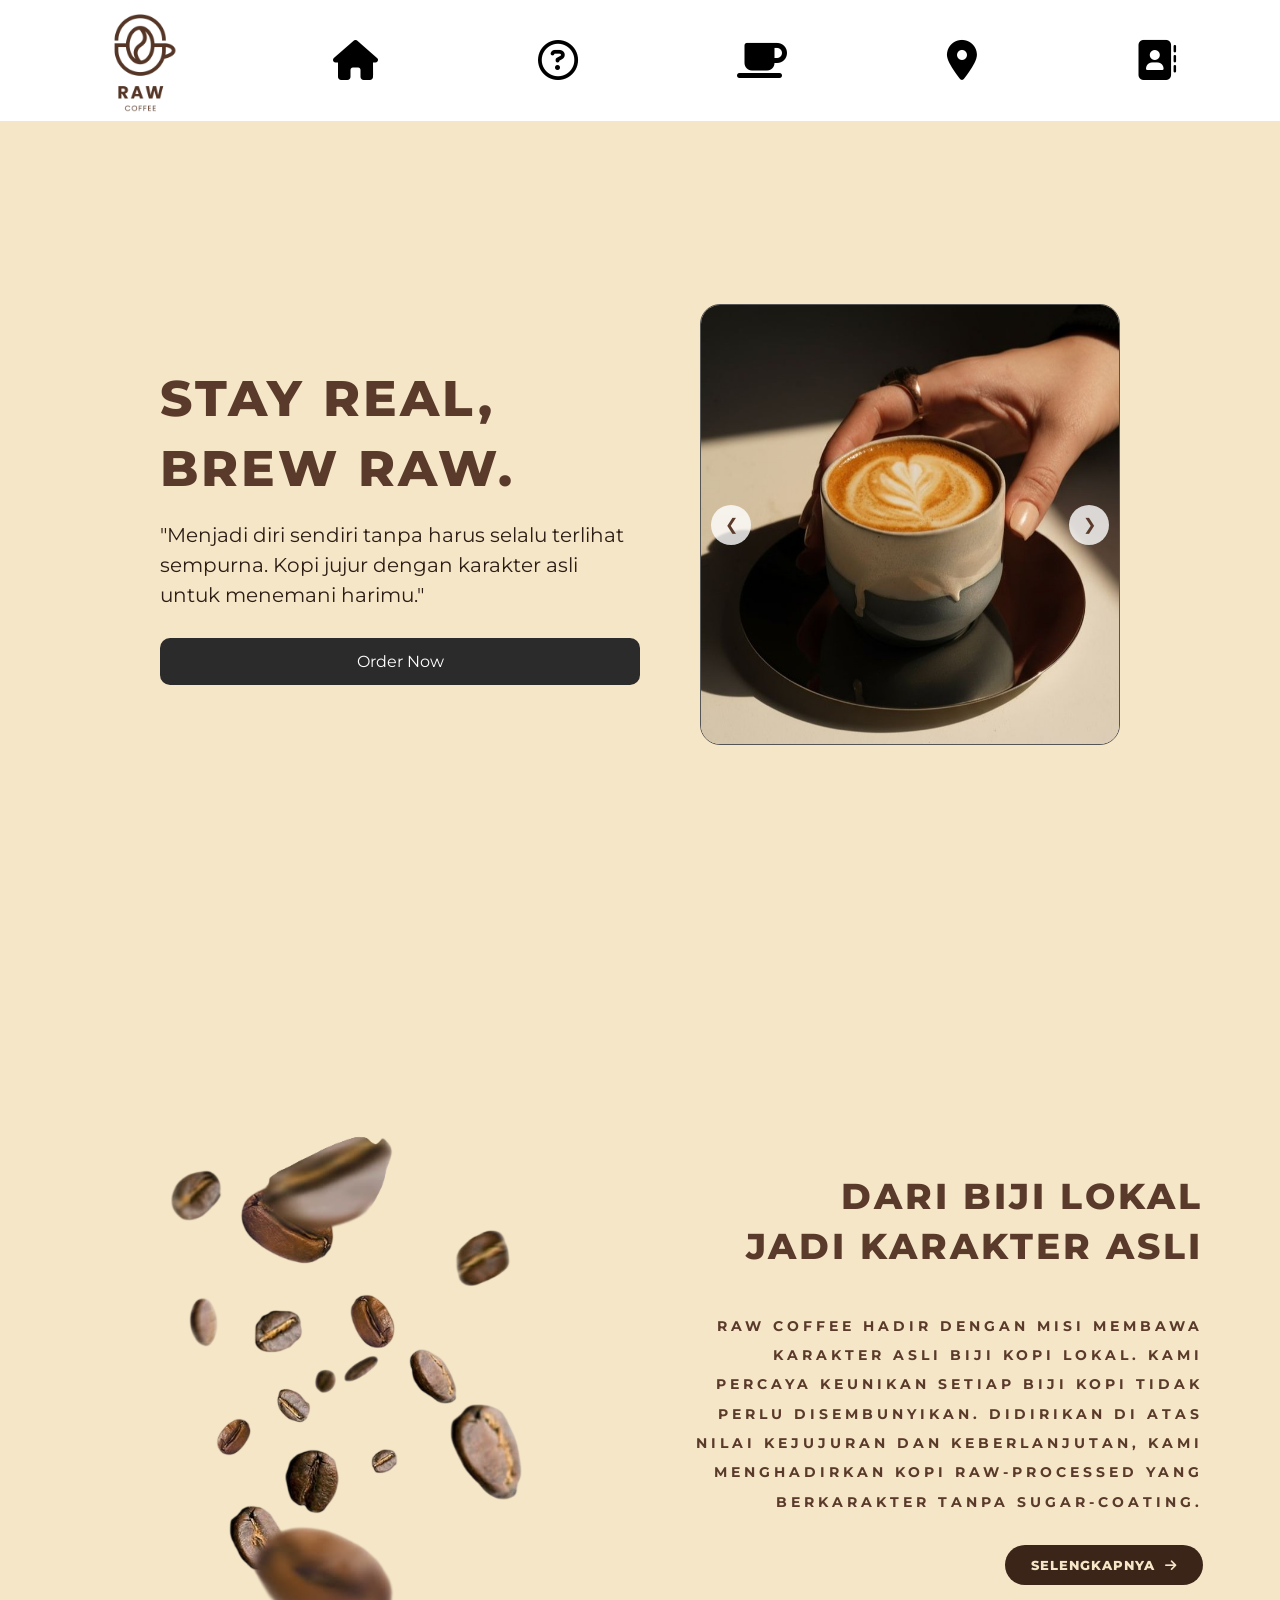
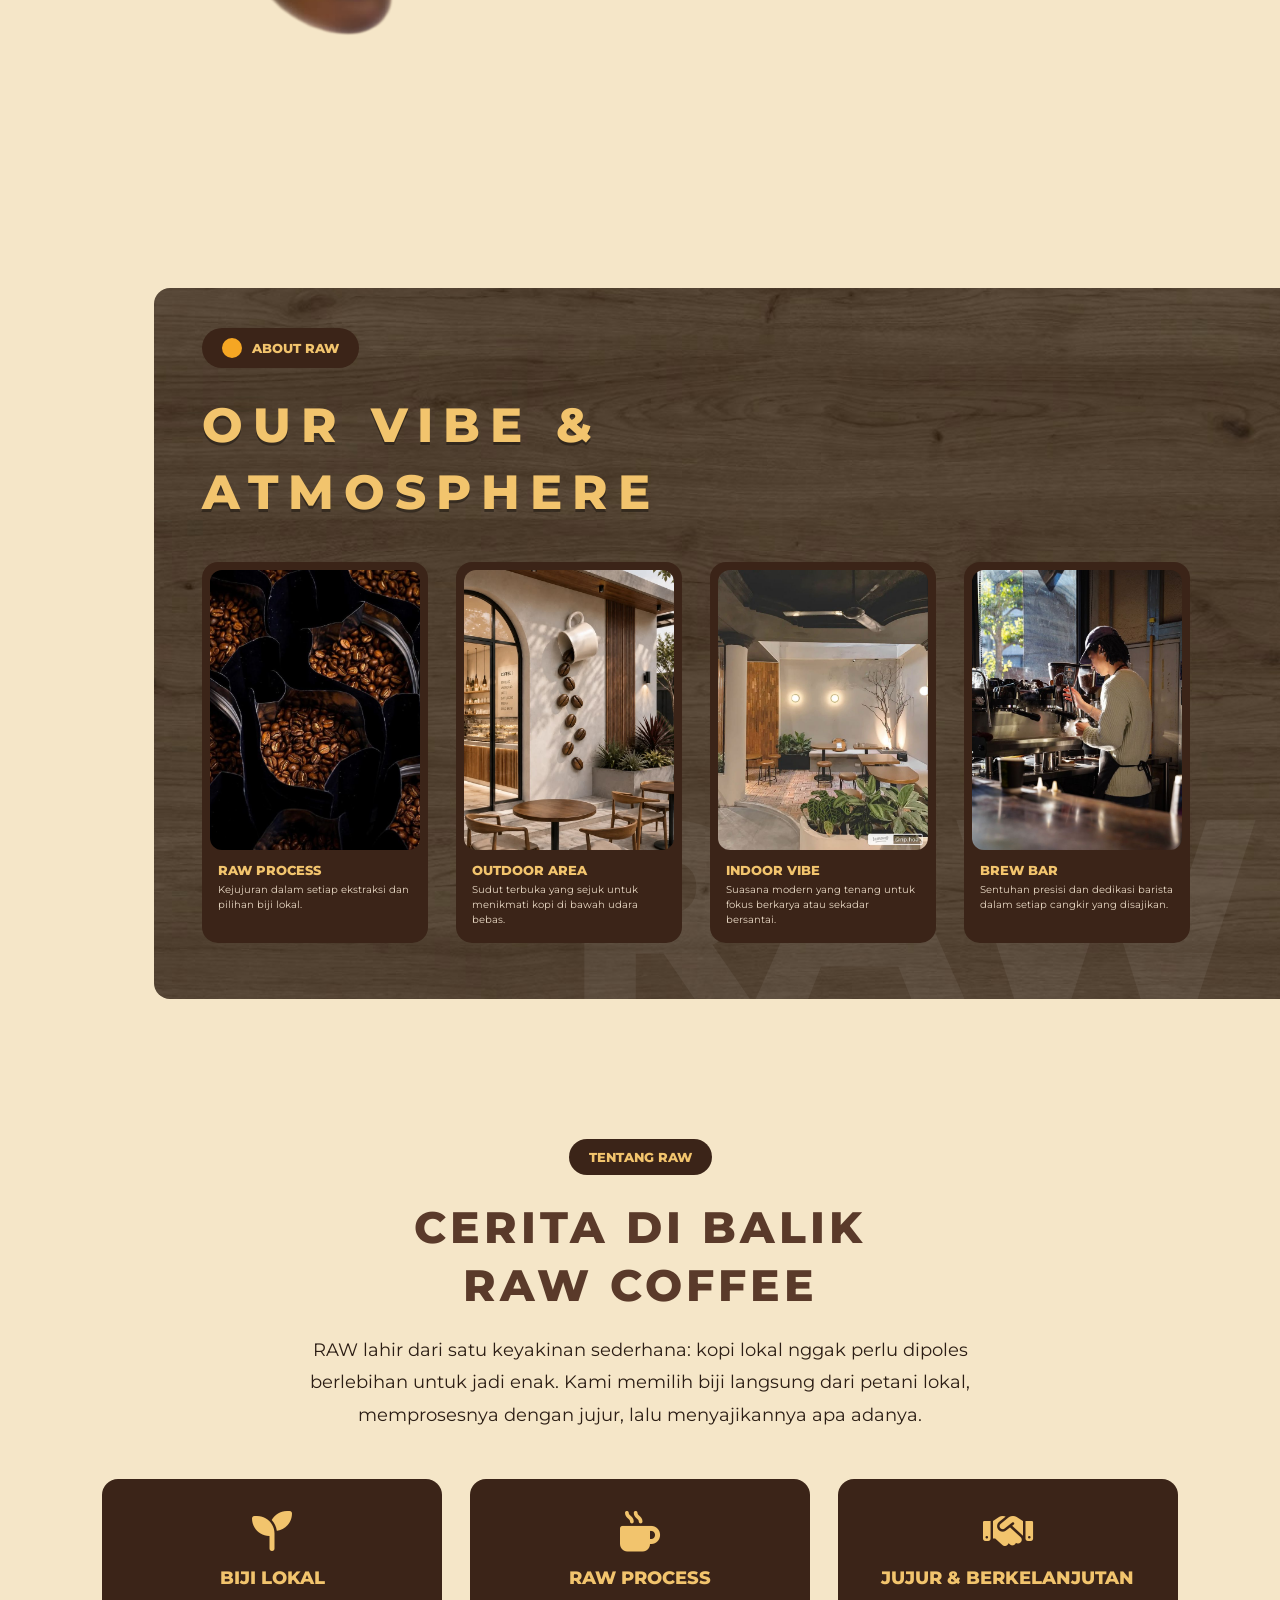
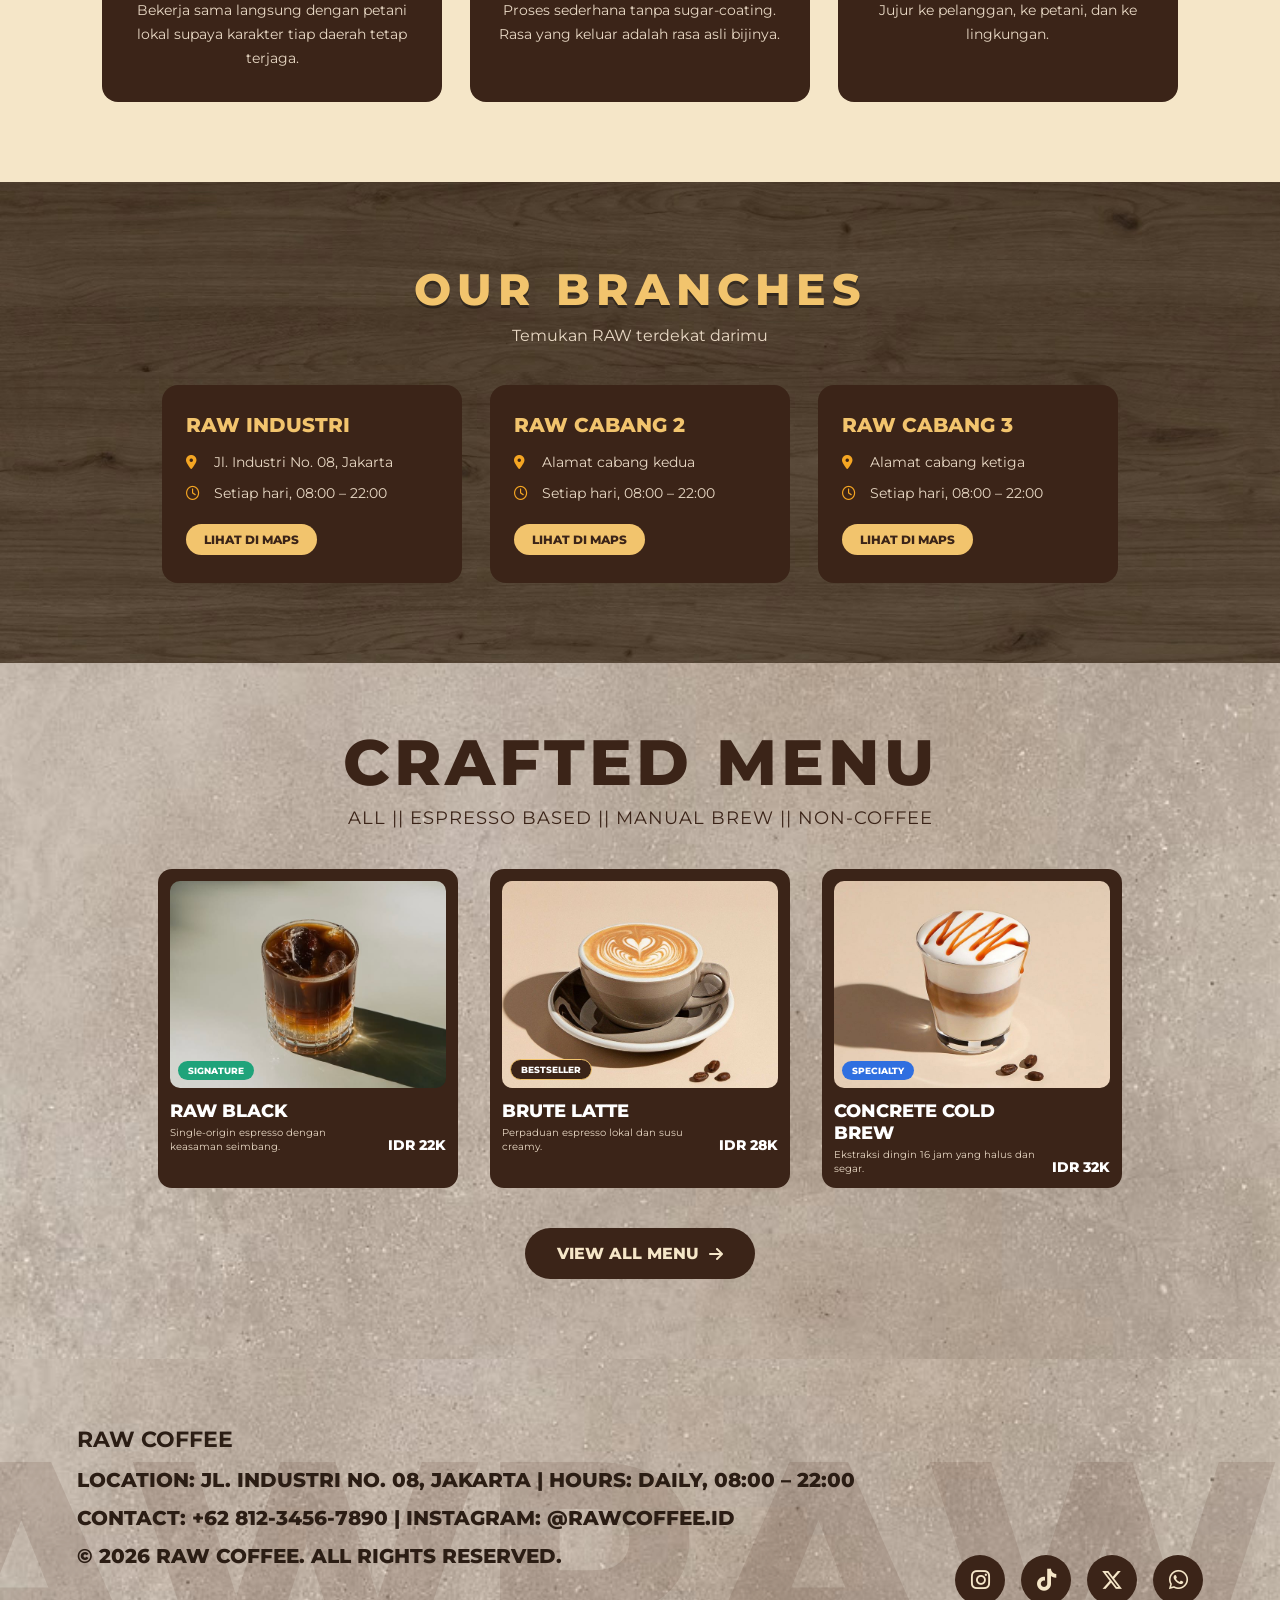
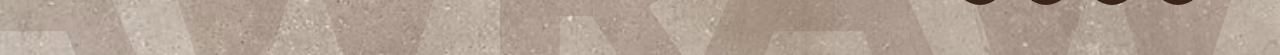
==== commit ae846918: "nambahin dan ganti foto slide" ====
--- a/kedaikopi.html
+++ b/kedaikopi.html
@@ -26,10 +26,11 @@
         </div>
         <div class="hero-img slider">
     <div class="slides">
-        <img src="pegangkopi.jpeg" alt="Secangkir latte art dipegang sebuah tangan">
-        <img src="rawprocess.jpeg" alt="Biji kopi mentah">
-        <img src="outdoorarea.jpeg" alt="Area outdoor kafe">
-        <img src="brewbar.jpeg" alt="Barista di brew bar">
+     <img src="pegangkopi.jpeg" alt="Secangkir latte art dipegang sebuah tangan">
+     <img src="slider2.jpeg" alt="Foto slider 2">
+     <img src="slider3.jpeg" alt="Foto slider 3">
+     <img src="slider4.jpeg" alt="Foto slider 4">
+    <img src="slider5.jpeg" alt="Foto slider 5">
     </div>
     <button class="slide-btn prev" aria-label="Sebelumnya">&#10094;</button>
     <button class="slide-btn next" aria-label="Berikutnya">&#10095;</button>
@@ -194,5 +195,12 @@
         <a href="https://wa.me/628123456789" target="_blank" aria-label="WhatsApp"><i class="fa-brands fa-whatsapp"></i></a>
     </div>
 </footer>
+<script>
+    const slides = document.querySelector('.slides');
+    document.querySelector('.slide-btn.next').onclick = () =>
+        slides.scrollBy({ left: slides.clientWidth });
+    document.querySelector('.slide-btn.prev').onclick = () =>
+        slides.scrollBy({ left: -slides.clientWidth });
+</script>
 </body>
 </html>
--- a/copi.css
+++ b/copi.css
@@ -699,4 +699,43 @@
     .cerita h2, .cabang h2 { font-size: 28px; letter-spacing: 2px; }
     .cerita-lead { font-size: 15px; }
     .cerita-grid { grid-template-columns: 1fr; }
-}+}
+/* ===== SLIDER HERO ===== */
+.slider { position: relative; overflow: hidden; }
+
+.slides {
+    position: absolute;
+    inset: 0;
+    display: flex;
+    overflow-x: auto;
+    scroll-snap-type: x mandatory;
+    scroll-behavior: smooth;
+    scrollbar-width: none;
+}
+
+.slides::-webkit-scrollbar { display: none; }
+
+.slides img {
+    flex: 0 0 100%;
+    width: 100%;
+    height: 100%;
+    object-fit: cover;
+    scroll-snap-align: start;
+}
+
+.slide-btn {
+    position: absolute;
+    top: 50%;
+    transform: translateY(-50%);
+    width: 40px;
+    height: 40px;
+    border: none;
+    border-radius: 50%;
+    background: rgba(255, 255, 255, 0.8);
+    color: #5a3a2a;
+    font-size: 16px;
+    cursor: pointer;
+}
+
+.slide-btn.prev { left: 10px; }
+.slide-btn.next { right: 10px; }
